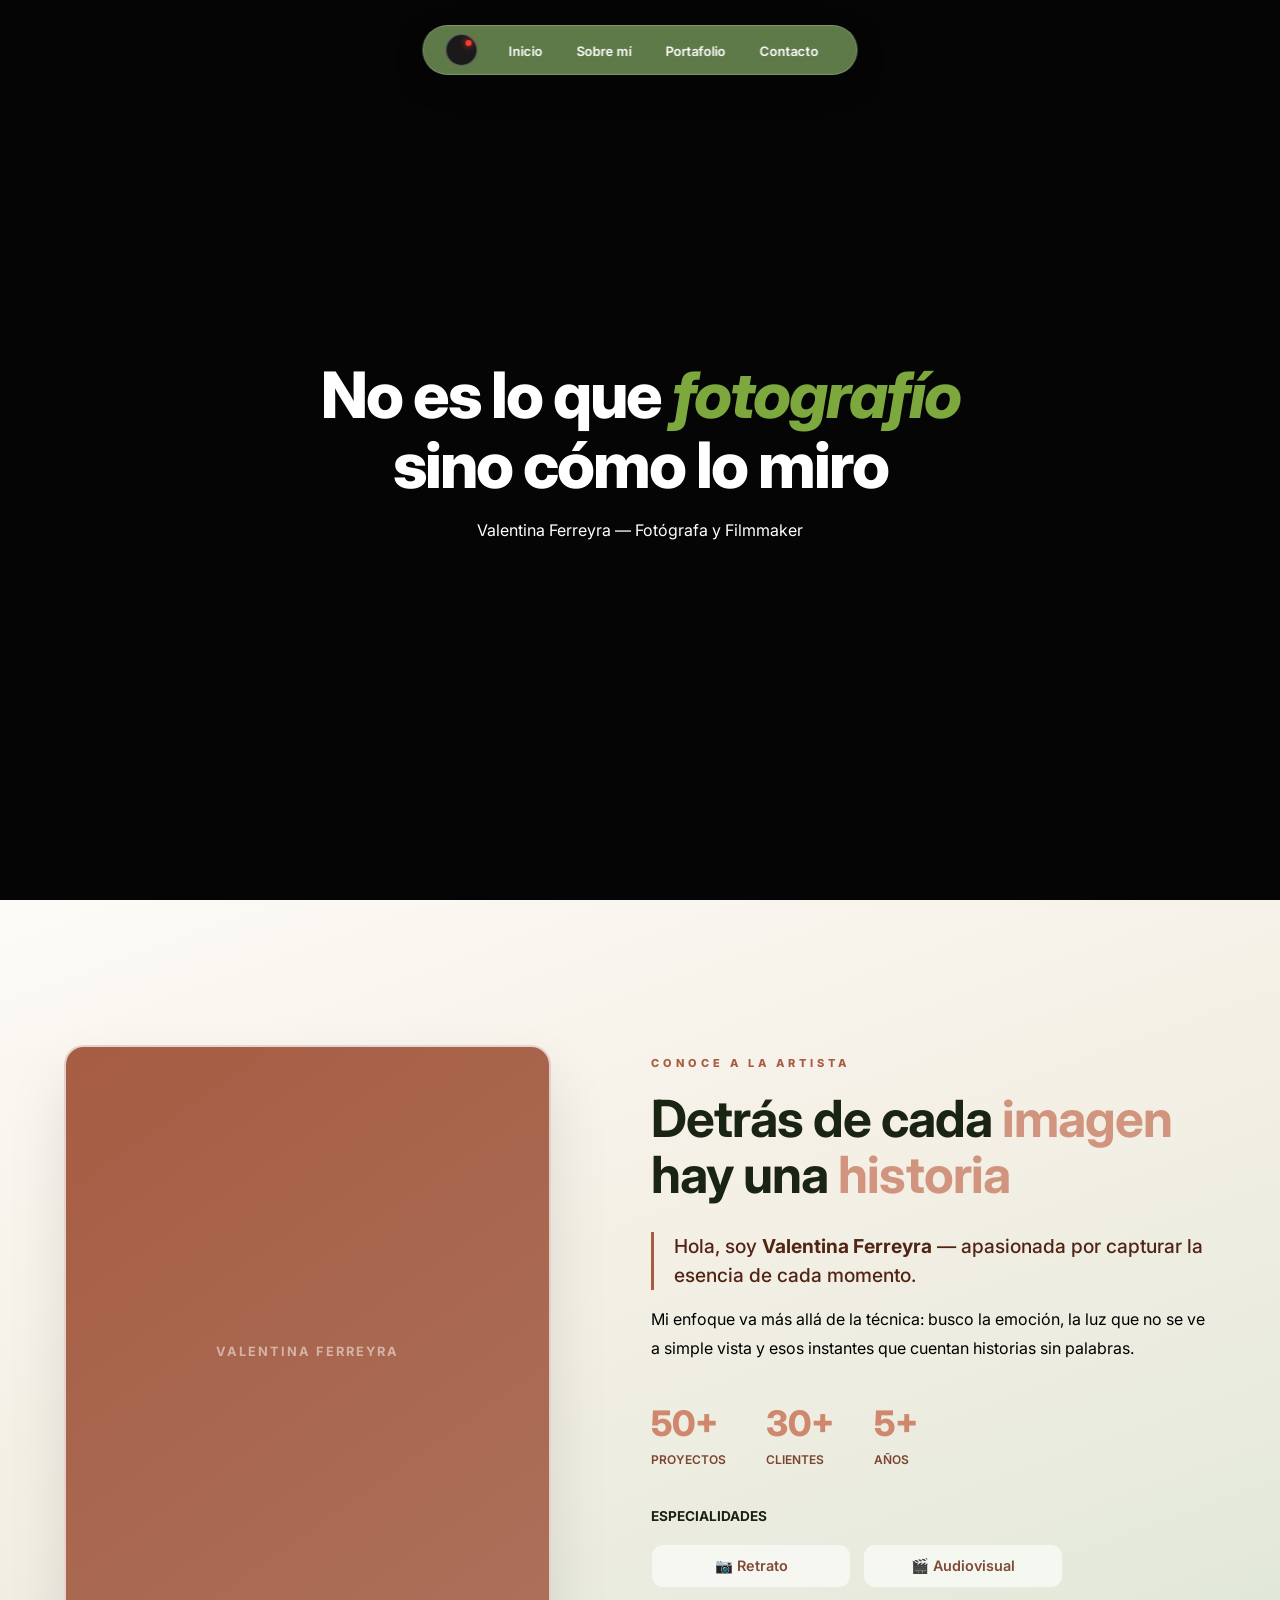
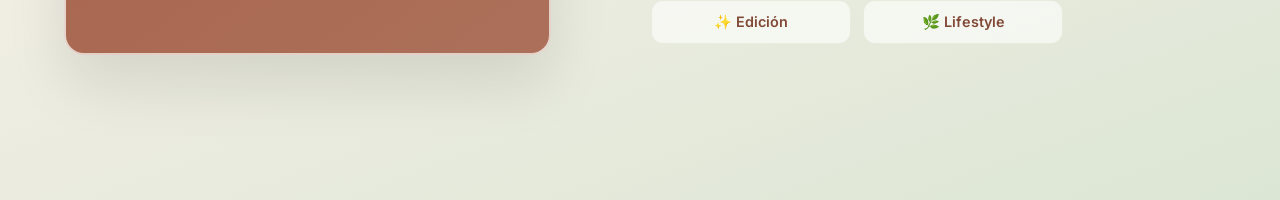
==== index.html @ 89e4235e "Diseño de la seccion sobre mi y cambios de diseño" ====
<!DOCTYPE html>
<html lang="es">
<head>
    <meta charset="UTF-8">
    <meta name="viewport" content="width=device-width, initial-scale=1.0">
    <title>Valentina Ferreyra | Portfolio</title>
    <link rel="stylesheet" href="css/styles.css">
    <link href="https://fonts.googleapis.com/css2?family=Inter:wght@400;500;600;700;800&display=swap" rel="stylesheet">
</head>
<body>

    <header class="header">
        <nav class="nav-bar">
            <div class="camera-side">
                <div class="lens">
                    <div class="red-dot"></div>
                </div>
            </div>
            <ul class="nav-links">
                <li><a href="#" class="nav-link">Inicio</a></li>
                <li><a href="#sobre-mi" class="nav-link">Sobre mí</a></li>
                <li><a href="#portfolio" class="nav-link">Portafolio</a></li>
                <li><a href="#contacto" class="nav-link btn-contacto">Contacto</a></li>
            </ul>
        </nav>
    </header>

    <section class="hero-section">
        <div class="video-background">
            <video autoplay muted loop playsinline id="bg-video">
                <source src="WhatsApp Video 2026-04-13 at 17.29.42.mp4" type="video/mp4">
            </video>
            <div class="overlay"></div>
        </div>
        <div class="hero-content">
            <h1>No es lo que <span class="hero-highlight">fotografío</span><br>sino cómo lo miro</h1>
            <p>Valentina Ferreyra — Fotógrafa y Filmmaker</p>
        </div>
    </section>

    <section id="sobre-mi" class="sobre-mi">
        <div class="sobre-mi-container">
            
            <div class="sobre-mi-imagen">
                <div class="imagen-wrapper">
                    <div class="imagen-placeholder">
                        <span>Valentina Ferreyra</span>
                    </div>
                </div>
            </div>

            <div class="sobre-mi-contenido">
                <span class="section-tag">Conoce a la artista</span>
                <h2>Detrás de cada <span class="highlight">imagen</span> hay una <span class="highlight">historia</span></h2>
                
                <div class="descripcion">
                    <p class="intro">Hola, soy <strong>Valentina Ferreyra</strong> — apasionada por capturar la esencia de cada momento.</p>
                    <p>Mi enfoque va más allá de la técnica: busco la emoción, la luz que no se ve a simple vista y esos instantes que cuentan historias sin palabras.</p>
                </div>

                <div class="stats">
                    <div class="stat">
                        <span class="stat-numero">50+</span>
                        <span class="stat-label">Proyectos</span>
                    </div>
                    <div class="stat">
                        <span class="stat-numero">30+</span>
                        <span class="stat-label">Clientes</span>
                    </div>
                    <div class="stat">
                        <span class="stat-numero">5+</span>
                        <span class="stat-label">Años</span>
                    </div>
                </div>

                <div class="especialidades">
                    <h3>Especialidades</h3>
                    <div class="especialidades-grid">
                        <span class="especialidad">📷 Retrato</span>
                        <span class="especialidad">🎬 Audiovisual</span>
                        <span class="especialidad">✨ Edición</span>
                        <span class="especialidad">🌿 Lifestyle</span>
                    </div>
                </div>
            </div>

        </div>
    </section>
</body>
</html>
---- css/styles.css ----
/* RESET Y BASE */
* {
    margin: 0;
    padding: 0;
    box-sizing: border-box;
}

html {
    scroll-behavior: smooth !important;
    scroll-padding-top: 100px;
}

body {
    font-family: 'Inter', sans-serif;
    background: #0a0a0a;
    overflow-x: hidden;
}

/* ========================
   NAVBAR FIXED (VERDE PROFESIONAL)
   ======================== */
.header {
    position: fixed;
    top: 25px;
    left: 50%;
    transform: translateX(-50%);
    z-index: 1000;
    width: auto;
    pointer-events: none;
}

.nav-bar {
    display: flex;
    align-items: center;
    gap: 15px;
    padding: 8px 22px;
    /* Verde Sabio Profundo y elegante */
    background: rgba(153, 201, 119, 0.6);
    backdrop-filter: blur(15px);
    -webkit-backdrop-filter: blur(15px);
    border-radius: 100px;
    border: 1px solid rgba(255, 255, 255, 0.2);
    box-shadow: 0 10px 30px rgba(0, 0, 0, 0.2);
    pointer-events: all;
}

.lens {
    width: 32px;
    height: 32px;
    background: #1a1a1a;
    border-radius: 50%;
    position: relative;
    border: 1.5px solid rgba(255, 255, 255, 0.3);
}

.red-dot {
    width: 6px;
    height: 6px;
    background: #ff3b30;
    border-radius: 50%;
    position: absolute;
    top: 5px;
    right: 5px;
    box-shadow: 0 0 6px #ff3b30;
    animation: blink 1.8s infinite;
}

@keyframes blink {
    0%, 100% { opacity: 1; }
    50% { opacity: 0.35; }
}

.nav-links {
    display: flex;
    list-style: none;
    gap: 2px;
}

.nav-link {
    text-decoration: none;
    color: #ffffff;
    font-size: 13px;
    font-weight: 600;
    padding: 8px 16px;
    border-radius: 50px;
    transition: all 0.3s ease;
}

.nav-link:hover {
    background: rgba(255, 255, 255, 0.15);
    transform: translateY(-1px);
}

/* ========================
   HERO
   ======================== */
.hero-section {
    height: 100vh;
    position: relative;
    overflow: hidden;
    display: flex;
    align-items: center;
    justify-content: center;
    color: white;
    text-align: center;
}

.video-background {
    position: absolute;
    inset: 0;
    z-index: 0;
}

.video-background video {
    width: 100%;
    height: 100%;
    object-fit: cover;
}

.overlay {
    position: absolute;
    inset: 0;
    background: rgba(0,0,0,0.5);
}

.hero-content {
    position: relative;
    z-index: 1;
}

.hero-content h1 {
    font-size: clamp(2.5rem, 6vw, 4rem);
    line-height: 1.1;
    margin-bottom: 20px;
    letter-spacing: -2px;
    font-weight: 800;
}

.hero-content .hero-highlight {
    color: #7DA83E; 
    font-style: italic;/* Verde clarito para el texto del Hero */
}

/* ========================
   SOBRE MÍ (AJUSTE DE COLUMNAS)
   ======================== */
.sobre-mi {
    padding: 80px 5%;
    background: linear-gradient(160deg, #fdfbf7 0%, #f5f0e6 40%, #dce6d5 100%);
    min-height: 100vh;
    display: flex;
    align-items: center;
    justify-content: center;
}

.sobre-mi-container {
    width: 100%;
    max-width: 1300px; /* Aumentamos un poco para dar más aire */
    margin: 0; 
    display: grid;
    /* Ajustamos el ratio: 1fr para la imagen (más espacio) y 1.2fr para el texto */
    grid-template-columns: 1fr 1.2fr; 
    gap: 80px;
    align-items: center;
}

.sobre-mi-imagen {
    width: 100%;
    display: flex;
    justify-content: flex-start; 
}

.imagen-wrapper {
    width: 100%;
    /* REQUISITO: Imagen más grande */
    max-width: 520px; 
    aspect-ratio: 4 / 5;
    background: linear-gradient(145deg, #A65D43, #ac705a);
    border-radius: 20px;
    box-shadow: 0 30px 60px rgba(0,0,0,0.1);
    display: flex;
    align-items: center;
    justify-content: center;
    border: 2px solid rgba(255,255,255,0.7);
}

.imagen-placeholder span {
    color: rgba(255,255,255,0.5);
    font-size: 0.8rem;
    font-weight: 700;
    text-transform: uppercase;
    letter-spacing: 2px;
}

/* CONTENIDO TEXTO */
.sobre-mi-contenido {
    color: #A65D43;
    padding-left: 20px;
    /* REQUISITO: Que el texto no ocupe tanto ancho */
    max-width: 600px; 
}

.section-tag {
    font-size: 11px;
    text-transform: uppercase;
    letter-spacing: 4px;
    color: #A65D43;
    font-weight: 800;
    margin-bottom: 20px;
    display: block;
}

.sobre-mi-contenido h2 {
    font-size: clamp(2.2rem, 4vw, 3.2rem);
    line-height: 1.1;
    color: #1a2412;
    margin-bottom: 30px;
    letter-spacing: -1px;
}

.sobre-mi-contenido h2 .highlight {
    color: #d1947e;
}

.descripcion .intro {
    font-size: 1.2rem;
    font-weight: 500;
    color: #512414;
    margin-bottom: 15px;
    line-height: 1.5;
    border-left: 3px solid #A65D43;
    padding-left: 20px;
}

.descripcion p {
    font-size: 1rem;
    color: black;
    line-height: 1.8;
}

.stats {
    display: flex;
    gap: 40px;
    margin: 40px 0;
}

.stat-numero {
    display: block;
    font-size: 2.2rem;
    font-weight: 800;
    color: #cf886e;
    margin-bottom: 4px;
}

.stat-label {
    font-size: 0.75rem;
    text-transform: uppercase;
    color: #7c442f;
    font-weight: 600;
}

/* ESPECIALIDADES (GRID 2x2 PROFESIONAL) */
.especialidades h3 {
    font-size: 0.85rem;
    text-transform: uppercase;
    color: #1a2412;
    margin-bottom: 20px;
    font-weight: 700;
}

.especialidades-grid {
    display: grid;
    grid-template-columns: repeat(2, 200px); 
    gap: 12px;
}

.especialidad {
    background: rgba(255, 255, 255, 0.6);
    padding: 12px 18px;
    border-radius: 12px; /* Un poco más cuadrado/moderno */
    font-size: 0.9rem;
    color: #814a37;
    font-weight: 600;
    border: 1px solid rgba(107, 140, 66, 0.1);
    transition: 0.3s;
    display: flex;
    align-items: center;
    justify-content: center;
}

.especialidad:hover {
    background: #d27655;
    color: white;
}

/* RESPONSIVE */
@media (max-width: 900px) {
    .sobre-mi-container {
        grid-template-columns: 1fr;
        text-align: center;
    }
    .sobre-mi-imagen { justify-content: center; }
    .descripcion .intro { border-left: none; padding-left: 0; }
    .stats { justify-content: center; }
    .especialidades-grid { 
        margin: 0 auto;
    }
}
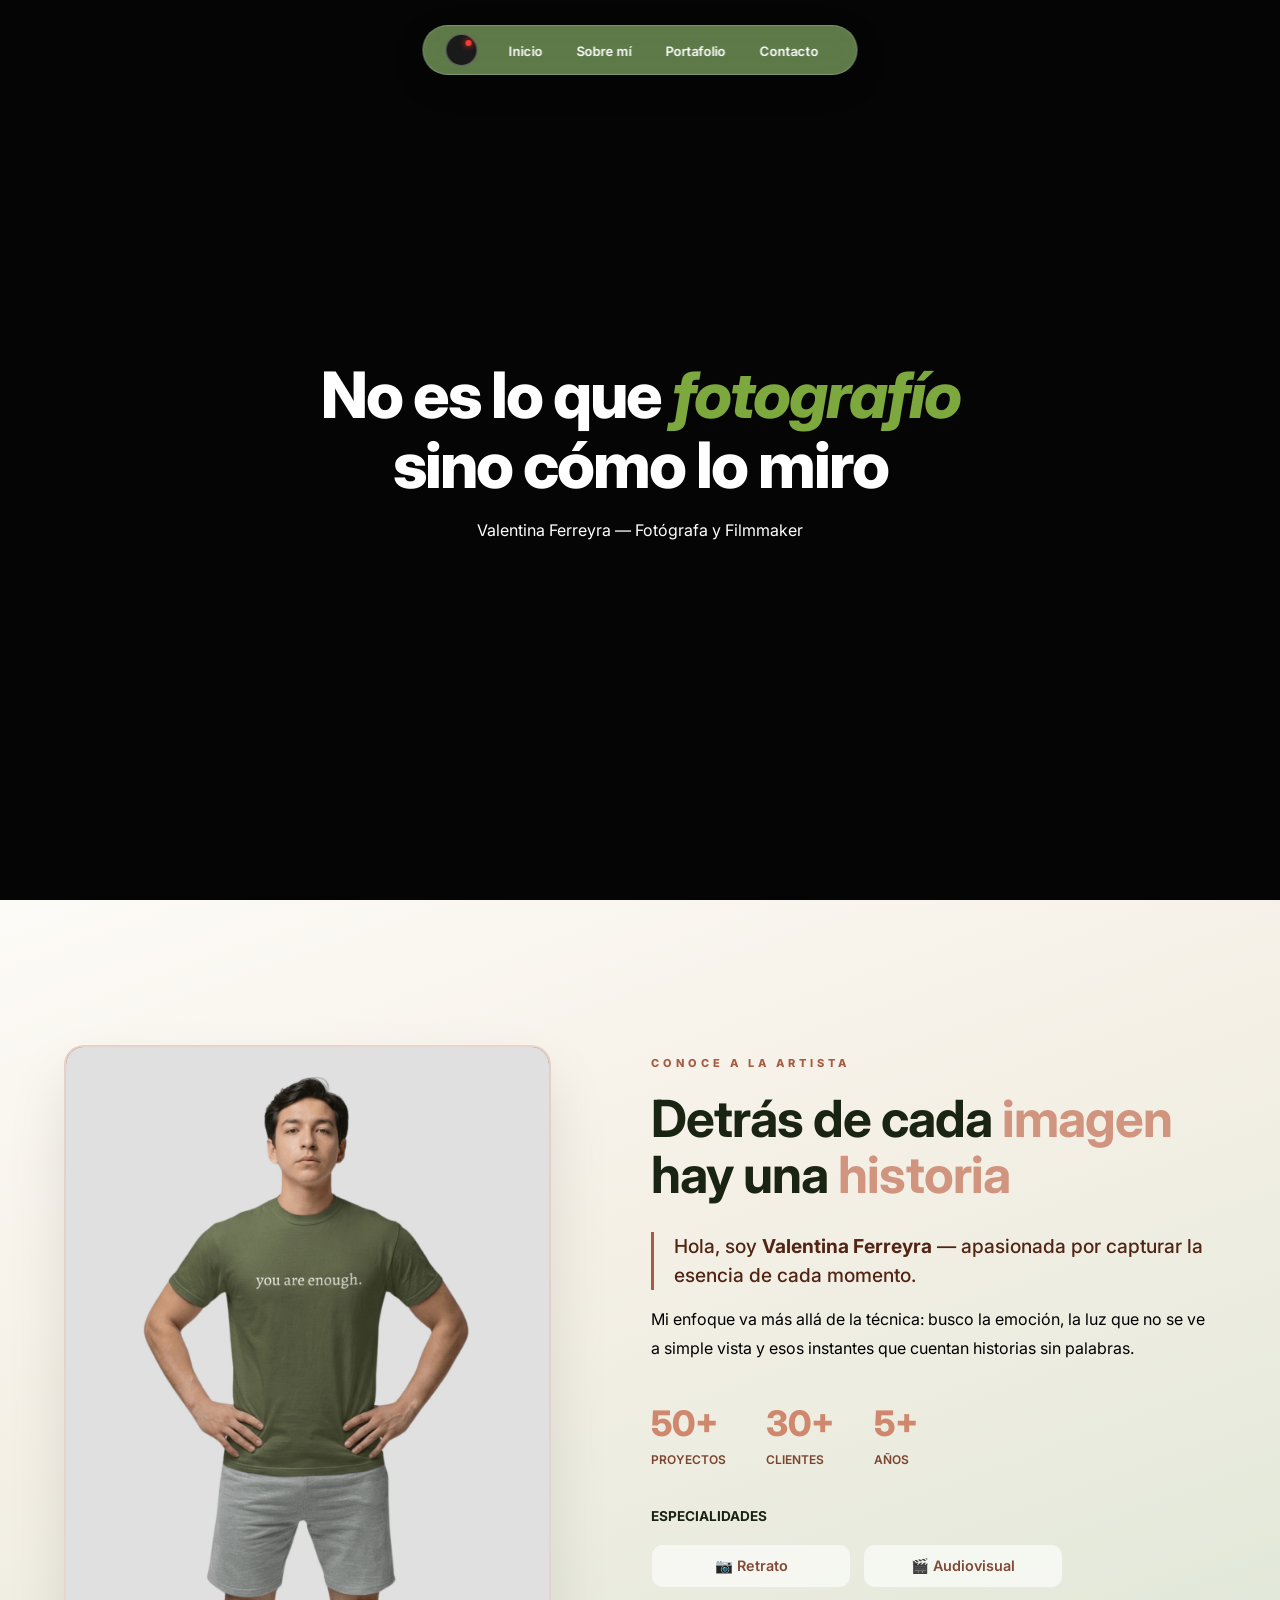
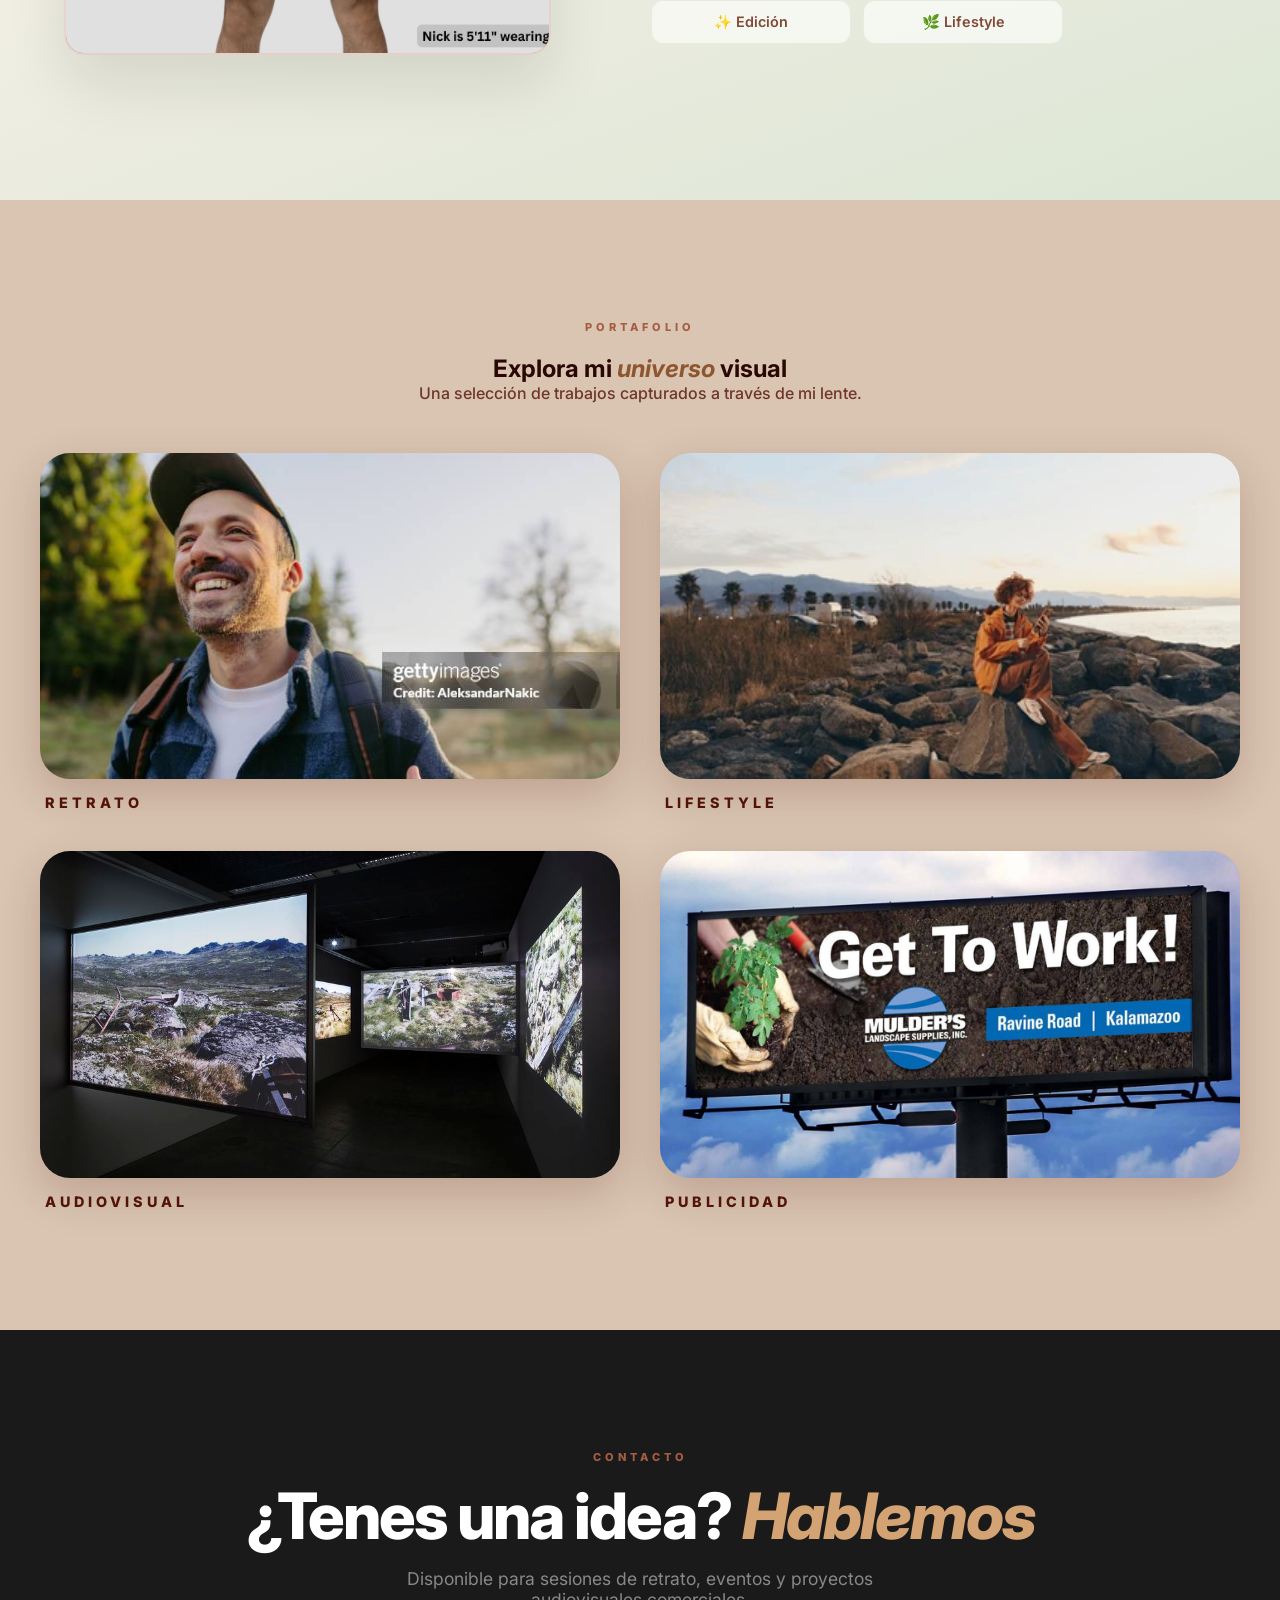
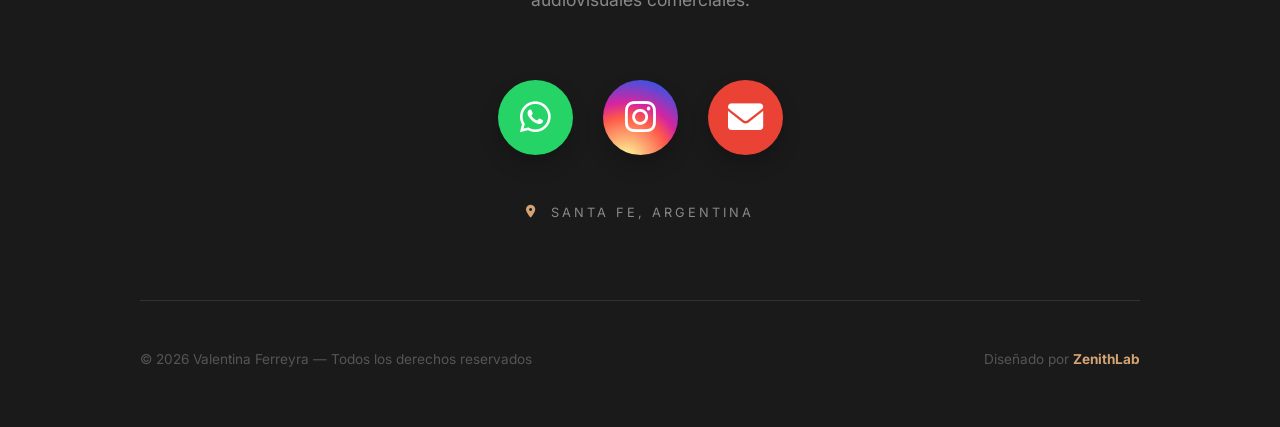
==== commit 74b3bdbd: "Cambios en el HTML,CSS e incorporacion de la carpeta sources y animatiosn.js" ====
--- a/index.html
+++ b/index.html
@@ -6,6 +6,7 @@
     <title>Valentina Ferreyra | Portfolio</title>
     <link rel="stylesheet" href="css/styles.css">
     <link href="https://fonts.googleapis.com/css2?family=Inter:wght@400;500;600;700;800&display=swap" rel="stylesheet">
+    <link rel="stylesheet" href="https://cdnjs.cloudflare.com/ajax/libs/font-awesome/6.0.0/css/all.min.css">
 </head>
 <body>
 
@@ -28,7 +29,7 @@
     <section class="hero-section">
         <div class="video-background">
             <video autoplay muted loop playsinline id="bg-video">
-                <source src="WhatsApp Video 2026-04-13 at 17.29.42.mp4" type="video/mp4">
+                <source src="sources/WhatsApp Video 2026-04-13 at 17.29.42.mp4" type="video/mp4">
             </video>
             <div class="overlay"></div>
         </div>
@@ -43,9 +44,7 @@
             
             <div class="sobre-mi-imagen">
                 <div class="imagen-wrapper">
-                    <div class="imagen-placeholder">
-                        <span>Valentina Ferreyra</span>
-                    </div>
+                    <img src="sources/flat,750x,075,f-pad,750x1000,f8f8f8.jpg" alt="Valentina Ferreyra" class="foto-perfil">
                 </div>
             </div>
 
@@ -86,5 +85,96 @@
 
         </div>
     </section>
+    <section id="portfolio" class="portfolio">
+        <div class="portfolio-container">
+            <div class="portfolio-header">
+                <span class="section-tag">Portafolio</span>
+                <h2>Explora mi <span class="highlight">universo</span> visual</h2>
+                <p>Una selección de trabajos capturados a través de mi lente.</p>
+            </div>
+    
+            <div class="portfolio-grid">
+                <div class="postal">
+                    <div class="postal-image">
+                        <img src="sources/gettyimages-2194197262-612x612.jpg" alt="Retrato">
+                        <div class="postal-overlay">
+                            <a href="galeria-retrato.html" class="btn-postal">Ver Galería</a>
+                        </div>
+                    </div>
+                    <div class="postal-info">
+                        <p>Retrato</p>
+                    </div>
+                </div>
+    
+                <div class="postal">
+                    <div class="postal-image">
+                        <img src="sources/woman-rainbow-sweater-smiles-while-260nw-2760338949.webp" alt="Lifestyle">
+                        <div class="postal-overlay">
+                            <a href="galeria-lifestyle.html" class="btn-postal">Ver Galería</a>
+                        </div>
+                    </div>
+                    <div class="postal-info">
+                        <p>Lifestyle</p>
+                    </div>
+                </div>
+    
+                <div class="postal">
+                    <div class="postal-image">
+                        <img src="sources/92f1f79ffbbca5d70f46037ed2b226bb.jpg" alt="Audiovisual">
+                        <div class="postal-overlay">
+                            <a href="galeria-audiovisual.html" class="btn-postal">Ver Galería</a>
+                        </div>
+                    </div>
+                    <div class="postal-info">
+                        <p>Audiovisual</p>
+                    </div>
+                </div>
+    
+                <div class="postal">
+                    <div class="postal-image">
+                        <img src="sources/mulders-landscape-suplies-outdoor-ads.jpg" alt="Publicidad">
+                        <div class="postal-overlay">
+                            <a href="galeria-publicidad.html" class="btn-postal">Ver Galería</a>
+                        </div>
+                    </div>
+                    <div class="postal-info">
+                        <p>Publicidad</p>
+                    </div>
+                </div>
+            </div>
+        </div>
+    </section>
+    <section class="contact" id="contacto">
+        <div class="contact-container">
+            <div class="contact-header">
+                <span class="section-tag">Contacto</span>
+                <h2>¿Tenes una idea? <span class="highlight">Hablemos</span></h2>
+                <p>Disponible para sesiones de retrato, eventos y proyectos audiovisuales comerciales.</p>
+            </div>
+    
+            <div class="contact-buttons">
+                <a href="https://wa.me/tunumero" target="_blank" class="contact-button-circle whatsapp">
+                    <i class="fa-brands fa-whatsapp"></i>
+                </a>
+                <a href="https://instagram.com/tuusuario" target="_blank" class="contact-button-circle instagram">
+                    <i class="fa-brands fa-instagram"></i>
+                </a>
+                <a href="mailto:hola@valentina.com" class="contact-button-circle email">
+                    <i class="fa-solid fa-envelope"></i>
+                </a>
+            </div>
+    
+            <div class="contact-location">
+                <i class="fa-solid fa-location-dot"></i>
+                <p>Santa Fe, Argentina</p>
+            </div>
+    
+            <footer class="footer">
+                <p>© 2026 Valentina Ferreyra — Todos los derechos reservados</p>
+                <p class="agency-credit">Diseñado por <strong>ZenithLab</strong></p>
+            </footer>
+        </div>
+    </section>
+    <script src="js/animations.js"></script>
 </body>
 </html>
--- a/css/styles.css
+++ b/css/styles.css
@@ -42,6 +42,32 @@
     border: 1px solid rgba(255, 255, 255, 0.2);
     box-shadow: 0 10px 30px rgba(0, 0, 0, 0.2);
     pointer-events: all;
+    transition: background 0.4s ease, border-color 0.4s ease, box-shadow 0.4s ease;
+}
+
+.nav-bar.hero-active {
+    background: rgba(153, 201, 119, 0.6);
+    border-color: rgba(255, 255, 255, 0.2);
+}
+
+/* Color para Sobre Mí (Terracota Profundo para que resalte sobre el crema) */
+.nav-bar.sobre-mi-active {
+    background: rgba(210, 140, 115, 0.6); 
+    border-color: rgba(255, 255, 255, 0.3);
+    box-shadow: 0 10px 30px rgba(166, 93, 67, 0.15);
+}
+
+/* Color para Contacto (Gris Zinc Profundo) */
+.nav-bar.contacto-active {
+    background: rgba(82, 82, 90, 0.6); /* Gris Zinc aclarado */
+    border-color: rgba(255, 255, 255, 0.2);
+    box-shadow: 0 10px 30px rgba(0, 0, 0, 0.3);
+}
+
+.nav-bar.portfolio-active {
+    background: rgba(210, 180, 140, 0.6); /* Marrón canela muy suave */
+    border-color: rgba(142, 86, 46, 0.4);
+    box-shadow: 0 10px 30px rgba(62, 39, 35, 0.2);
 }
 
 .lens {
@@ -172,26 +198,29 @@
 
 .imagen-wrapper {
     width: 100%;
-    /* REQUISITO: Imagen más grande */
     max-width: 520px; 
-    aspect-ratio: 4 / 5;
-    background: linear-gradient(145deg, #A65D43, #ac705a);
+    aspect-ratio: 4 / 5; /* Esto mantiene la forma de la caja */
+    background: linear-gradient(145deg, #A65D43, #ac705a); /* El fondo que querías */
     border-radius: 20px;
     box-shadow: 0 30px 60px rgba(0,0,0,0.1);
-    display: flex;
-    align-items: center;
-    justify-content: center;
     border: 2px solid rgba(255,255,255,0.7);
-}
-
-.imagen-placeholder span {
-    color: rgba(255,255,255,0.5);
-    font-size: 0.8rem;
-    font-weight: 700;
-    text-transform: uppercase;
-    letter-spacing: 2px;
-}
-
+    position: relative;
+    overflow: hidden; /* CRUCIAL: Esto recorta la foto con la forma de la caja */
+}
+
+.foto-perfil {
+    width: 100%;
+    height: 100%;
+    object-fit: cover; /* Hace que la imagen llene la caja sin deformarse */
+    object-position: center;
+    display: block;
+    transition: transform 0.6s cubic-bezier(0.165, 0.84, 0.44, 1);
+}
+
+/* Efecto Hover estilo ZenithLab */
+.imagen-wrapper:hover .foto-perfil {
+    transform: scale(1.05); /* Zoom sutil al pasar el mouse */
+}
 /* CONTENIDO TEXTO */
 .sobre-mi-contenido {
     color: #A65D43;
@@ -305,4 +334,222 @@
     .especialidades-grid { 
         margin: 0 auto;
     }
+}
+
+/* ========================
+   SECCIÓN CONTACTO (GRIS ZINC & BRAND COLORS)
+   ======================== */
+   .contact {
+    padding: 120px 24px 60px;
+    background: #1a1a1a; /* GRIS ZINC PROFUNDO */
+    color: #ffffff;
+    text-align: center;
+}
+
+.contact-container {
+    max-width: 1000px;
+    margin: 0 auto;
+}
+
+.contact-header {
+    margin-bottom: 70px;
+}
+
+.contact-header h2 {
+    font-size: clamp(2.5rem, 5vw, 4rem);
+    line-height: 1;
+    color: #ffffff;
+    letter-spacing: -2px;
+    font-weight: 800;
+}
+
+/* El Amarillo/Dorado de tu imagen para el texto */
+.contact-header .highlight {
+    color: #d4a373; 
+    font-style: italic;
+}
+
+.contact-header p {
+    font-size: 1.1rem;
+    color: #888888;
+    max-width: 500px;
+    margin: 20px auto 0;
+}
+
+/* BOTONES CIRCULARES */
+.contact-buttons {
+    display: flex;
+    justify-content: center;
+    gap: 30px;
+    margin-bottom: 50px;
+}
+
+.contact-button-circle {
+    width: 75px;
+    height: 75px;
+    border-radius: 50%;
+    display: flex;
+    align-items: center;
+    justify-content: center;
+    text-decoration: none;
+    font-size: 2.2rem;
+    color: white; /* Iconos siempre blancos */
+    transition: all 0.3s cubic-bezier(0.175, 0.885, 0.32, 1.275);
+    box-shadow: 0 10px 20px rgba(0,0,0,0.2);
+}
+
+/* COLORES DE MARCA ESPECÍFICOS */
+.contact-button-circle.whatsapp {
+    background: #25D366; /* Verde Oficial WhatsApp */
+}
+
+.contact-button-circle.instagram {
+    /* Degradado Oficial Instagram */
+    background: radial-gradient(circle at 30% 107%, #fdf497 0%, #fdf497 5%, #fd5949 45%, #d6249f 60%, #285AEB 90%);
+}
+
+.contact-button-circle.email {
+    background: #EA4335; /* Rojo Oficial Gmail/Google */
+}
+
+.contact-button-circle:hover {
+    transform: scale(1.15) translateY(-5px);
+    box-shadow: 0 15px 30px rgba(0,0,0,0.3);
+    filter: brightness(1.1); /* Brilla un poco al pasar el mouse */
+}
+
+/* UBICACIÓN */
+.contact-location {
+    display: flex;
+    align-items: center;
+    justify-content: center;
+    gap: 12px;
+    color: #888888;
+    font-size: 0.8rem;
+    text-transform: uppercase;
+    letter-spacing: 3px;
+    margin-bottom: 80px;
+}
+
+.contact-location i {
+    color: #d4a373; /* Icono de mapa en el amarillo de tu imagen */
+}
+
+/* FOOTER */
+.footer {
+    border-top: 1px solid rgba(255, 255, 255, 0.1);
+    padding-top: 50px;
+    font-size: 0.85rem;
+    color: #555555;
+    display: flex;
+    justify-content: space-between;
+    align-items: center;
+    flex-wrap: wrap;
+    gap: 20px;
+}
+
+.agency-credit strong {
+    color: #d4a373;
+}
+
+/* RESPONSIVE */
+@media (max-width: 768px) {
+    .contact-button-circle { width: 65px; height: 65px; font-size: 1.8rem; }
+    .footer { flex-direction: column; text-align: center; }
+}
+
+/* ========================
+   SECCIÓN PORTAFOLIO (LANDSCAPE & TAN BROWN)
+   ======================== */
+   .portfolio {
+    padding: 120px 24px;
+    background: #D9C5B2; /* MARRÓN ARENA/TAN (Es marrón, pero claro) */
+    color: #2B0703;
+}
+
+.portfolio-container {
+    max-width: 1200px;
+    margin: 0 auto;
+    text-align: center;
+}
+
+.portfolio-header .highlight {
+    color: #8E562E; /* Bronce/Ámbar de tu paleta */
+    font-style: italic;
+}
+
+.portfolio-header p {
+    color: #541408;
+    opacity: 0.8;
+    font-weight: 500;
+}
+
+/* GRID 2x2 LANDSCAPE */
+.portfolio-grid {
+    display: grid;
+    grid-template-columns: repeat(2, 1fr);
+    gap: 40px;
+    margin-top: 50px;
+}
+
+.postal-image {
+    position: relative;
+    width: 100%;
+    aspect-ratio: 16 / 9; /* FORMATO HORIZONTAL */
+    overflow: hidden;
+    border-radius: 30px; 
+    box-shadow: 0 15px 45px rgba(84, 20, 8, 0.2);
+    background: #C6AC8F; /* Marrón base para el placeholder */
+}
+
+.postal-image img {
+    width: 100%;
+    height: 100%;
+    object-fit: cover;
+    transition: transform 0.8s ease;
+}
+
+/* OVERLAY Y BOTÓN */
+.postal-overlay {
+    position: absolute;
+    inset: 0;
+    background: rgba(84, 20, 8, 0.3); /* Overlay marrón translúcido */
+    display: flex;
+    align-items: center;
+    justify-content: center;
+    opacity: 0;
+    transition: all 0.4s ease;
+}
+
+.postal:hover .postal-overlay {
+    opacity: 1;
+}
+
+.btn-postal {
+    padding: 14px 35px;
+    background: #541408; /* El marrón caoba oscuro para el botón */
+    color: #ffffff;
+    text-decoration: none;
+    font-weight: 700;
+    font-size: 0.85rem;
+    text-transform: uppercase;
+    letter-spacing: 2px;
+    border-radius: 50px;
+    transition: 0.3s;
+}
+
+.btn-postal:hover {
+    background: #2B0703;
+    transform: scale(1.05);
+}
+
+.postal-info p {
+    margin-top: 15px;
+    font-size: 0.9rem;
+    font-weight: 800;
+    color: #541408; /* Marrón fuerte para el texto */
+    text-transform: uppercase;
+    letter-spacing: 4px;
+    text-align: left;
+    padding-left: 5px;
 }
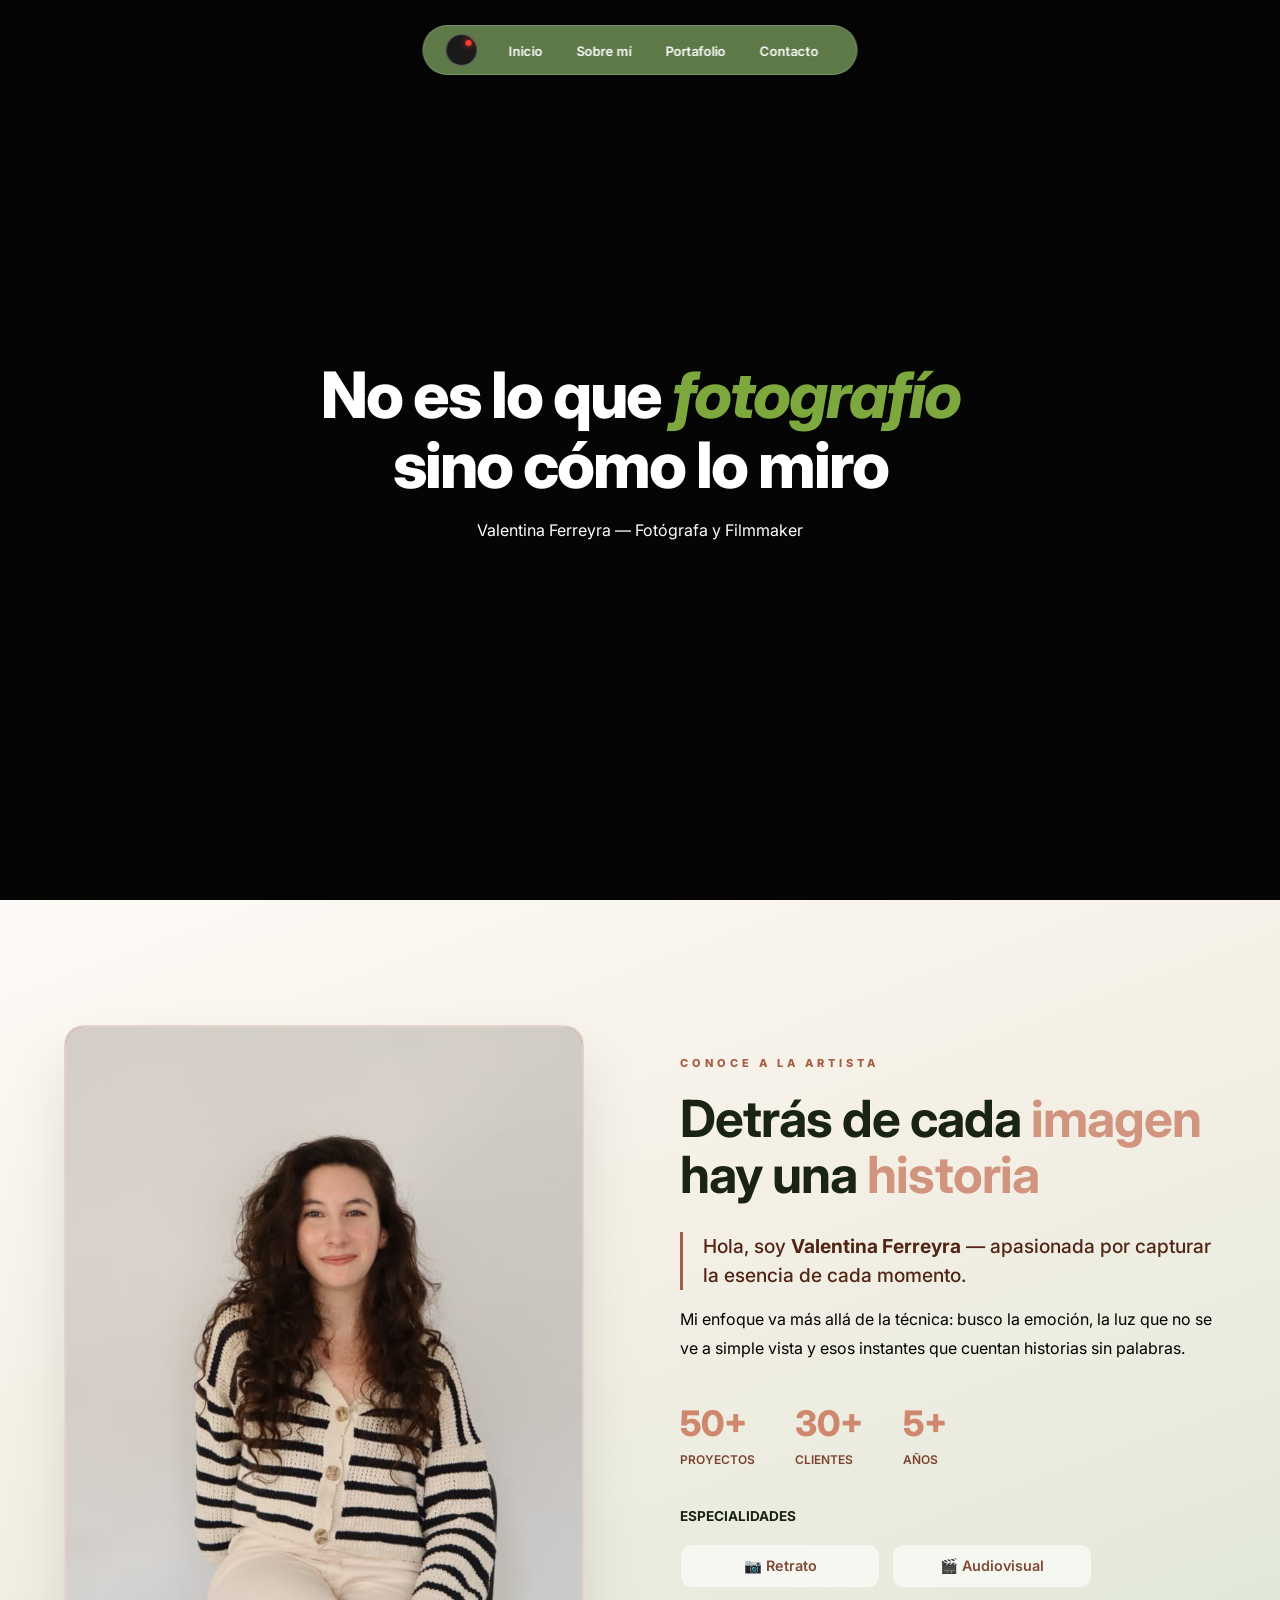
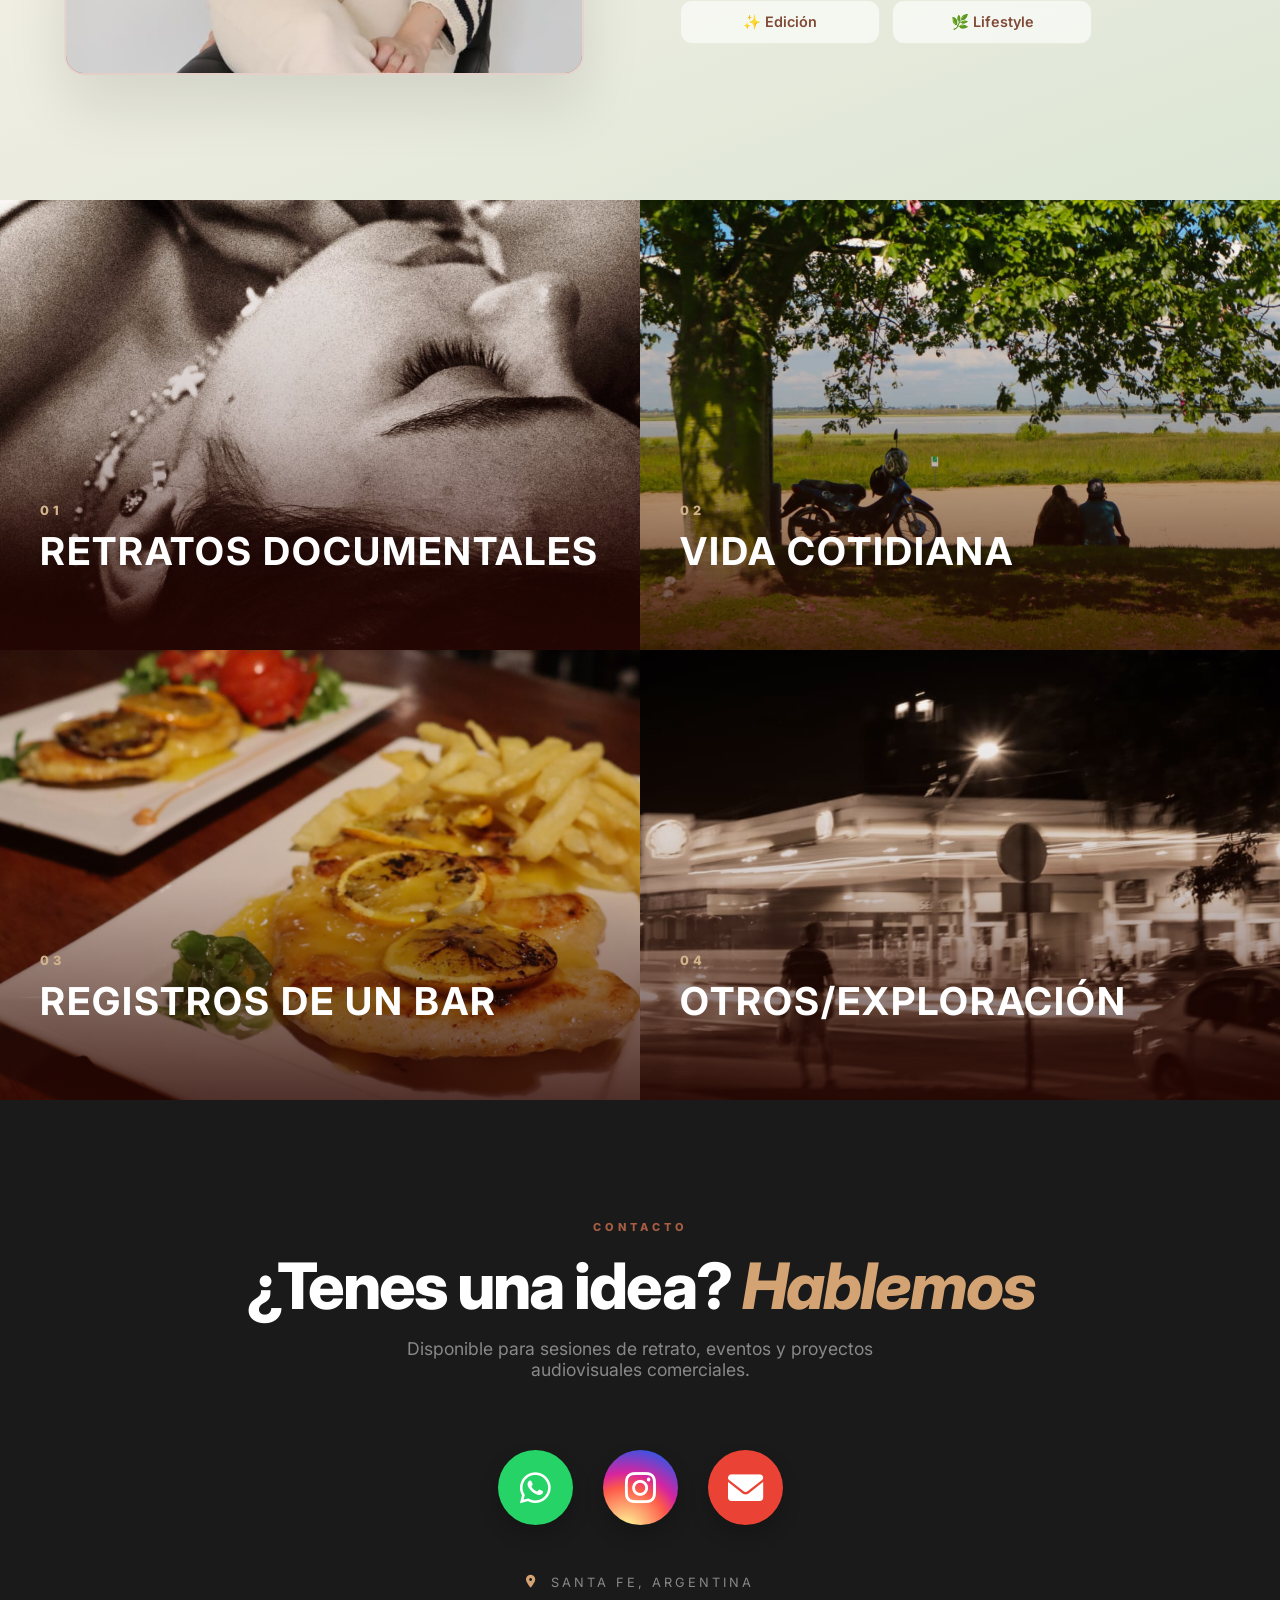
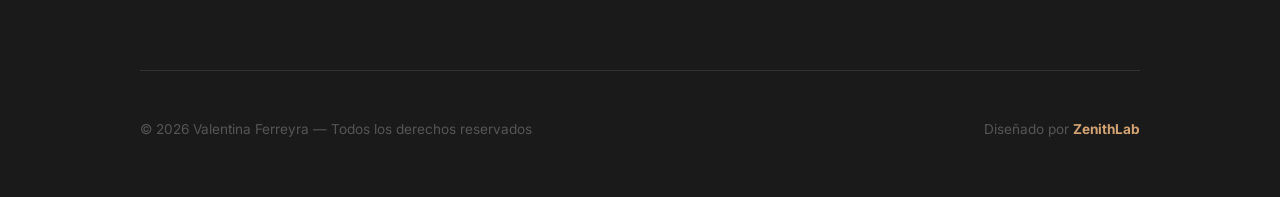
==== commit 4629818d: "Implentacion de imagenes y modificacion de la seccion portafolio" ====
--- a/index.html
+++ b/index.html
@@ -29,7 +29,7 @@
     <section class="hero-section">
         <div class="video-background">
             <video autoplay muted loop playsinline id="bg-video">
-                <source src="sources/WhatsApp Video 2026-04-13 at 17.29.42.mp4" type="video/mp4">
+                <source src="sources/hero/main_video.mp4" type="video/mp4">
             </video>
             <div class="overlay"></div>
         </div>
@@ -44,7 +44,7 @@
             
             <div class="sobre-mi-imagen">
                 <div class="imagen-wrapper">
-                    <img src="sources/flat,750x,075,f-pad,750x1000,f8f8f8.jpg" alt="Valentina Ferreyra" class="foto-perfil">
+                    <img src="sources/sobre-mi/perfil_image.jpeg" alt="Valentina Ferreyra" class="foto-perfil">
                 </div>
             </div>
 
@@ -84,61 +84,49 @@
             </div>
 
         </div>
-    </section>
-    <section id="portfolio" class="portfolio">
-        <div class="portfolio-container">
-            <div class="portfolio-header">
-                <span class="section-tag">Portafolio</span>
-                <h2>Explora mi <span class="highlight">universo</span> visual</h2>
-                <p>Una selección de trabajos capturados a través de mi lente.</p>
+    </section>         
+    <section id="portfolio" class="portfolio-full">
+        <div class="portfolio-grid-full">
+            <div class="portfolio-item">
+                <img src="sources/galerias/retratos/retratos_documentales.jpeg" alt="Retrato">
+                <div class="item-overlay">
+                    <div class="item-text">
+                        <span class="category-tag">01</span>
+                        <h3>Retratos Documentales</h3>
+                        <a href="galeria-retratos.html" class="btn-explore">Explorar Galería</a>
+                    </div>
+                </div>
             </div>
     
-            <div class="portfolio-grid">
-                <div class="postal">
-                    <div class="postal-image">
-                        <img src="sources/gettyimages-2194197262-612x612.jpg" alt="Retrato">
-                        <div class="postal-overlay">
-                            <a href="galeria-retrato.html" class="btn-postal">Ver Galería</a>
-                        </div>
-                    </div>
-                    <div class="postal-info">
-                        <p>Retrato</p>
+            <div class="portfolio-item">
+                <img src="sources/galerias/vida-cotidiana/vida_cotidiana.jpeg" alt="Lifestyle">
+                <div class="item-overlay">
+                    <div class="item-text">
+                        <span class="category-tag">02</span>
+                        <h3>Vida Cotidiana</h3>
+                        <a href="galeria-vida.html" class="btn-explore">Explorar Galería</a>
                     </div>
                 </div>
+            </div>
     
-                <div class="postal">
-                    <div class="postal-image">
-                        <img src="sources/woman-rainbow-sweater-smiles-while-260nw-2760338949.webp" alt="Lifestyle">
-                        <div class="postal-overlay">
-                            <a href="galeria-lifestyle.html" class="btn-postal">Ver Galería</a>
-                        </div>
-                    </div>
-                    <div class="postal-info">
-                        <p>Lifestyle</p>
+            <div class="portfolio-item">
+                <img src="sources/galerias/bar/registros_bar.jpeg" alt="Audiovisual">
+                <div class="item-overlay">
+                    <div class="item-text">
+                        <span class="category-tag">03</span>
+                        <h3>Registros de un bar</h3>
+                        <a href="galeria-bar.html" class="btn-explore">Explorar Galería</a>
                     </div>
                 </div>
+            </div>
     
-                <div class="postal">
-                    <div class="postal-image">
-                        <img src="sources/92f1f79ffbbca5d70f46037ed2b226bb.jpg" alt="Audiovisual">
-                        <div class="postal-overlay">
-                            <a href="galeria-audiovisual.html" class="btn-postal">Ver Galería</a>
-                        </div>
-                    </div>
-                    <div class="postal-info">
-                        <p>Audiovisual</p>
-                    </div>
-                </div>
-    
-                <div class="postal">
-                    <div class="postal-image">
-                        <img src="sources/mulders-landscape-suplies-outdoor-ads.jpg" alt="Publicidad">
-                        <div class="postal-overlay">
-                            <a href="galeria-publicidad.html" class="btn-postal">Ver Galería</a>
-                        </div>
-                    </div>
-                    <div class="postal-info">
-                        <p>Publicidad</p>
+            <div class="portfolio-item">
+                <img src="sources/galerias/otros/exploracion.jpeg" alt="Publicidad">
+                <div class="item-overlay">
+                    <div class="item-text">
+                        <span class="category-tag">04</span>
+                        <h3>Otros/Exploración</h3>
+                        <a href="galeria-otros.html" class="btn-explore">Explorar Galería</a>
                     </div>
                 </div>
             </div>
--- a/css/styles.css
+++ b/css/styles.css
@@ -181,12 +181,12 @@
 
 .sobre-mi-container {
     width: 100%;
-    max-width: 1300px; /* Aumentamos un poco para dar más aire */
+    max-width: 1200px; /* Aumentamos un poco para dar más aire */
     margin: 0; 
     display: grid;
     /* Ajustamos el ratio: 1fr para la imagen (más espacio) y 1.2fr para el texto */
-    grid-template-columns: 1fr 1.2fr; 
-    gap: 80px;
+    grid-template-columns: 1fr 1fr; 
+    gap: 40px;
     align-items: center;
 }
 
@@ -339,7 +339,7 @@
 /* ========================
    SECCIÓN CONTACTO (GRIS ZINC & BRAND COLORS)
    ======================== */
-   .contact {
+.contact {
     padding: 120px 24px 60px;
     background: #1a1a1a; /* GRIS ZINC PROFUNDO */
     color: #ffffff;
@@ -459,97 +459,162 @@
 }
 
 /* ========================
-   SECCIÓN PORTAFOLIO (LANDSCAPE & TAN BROWN)
+   PORTAFOLIO FULLSCREEN (CUADRANTES)
    ======================== */
-   .portfolio {
-    padding: 120px 24px;
-    background: #D9C5B2; /* MARRÓN ARENA/TAN (Es marrón, pero claro) */
-    color: #2B0703;
-}
-
-.portfolio-container {
-    max-width: 1200px;
-    margin: 0 auto;
-    text-align: center;
-}
-
-.portfolio-header .highlight {
-    color: #8E562E; /* Bronce/Ámbar de tu paleta */
-    font-style: italic;
-}
-
-.portfolio-header p {
-    color: #541408;
-    opacity: 0.8;
-    font-weight: 500;
-}
-
-/* GRID 2x2 LANDSCAPE */
-.portfolio-grid {
+   .portfolio-full {
+    width: 100%;
+    min-height: 100vh; /* Ocupa al menos toda la altura de la pantalla */
+    background: #2B0703; /* Tu color base de ZenithLab */
+    overflow: hidden;
+}
+
+.portfolio-grid-full {
     display: grid;
-    grid-template-columns: repeat(2, 1fr);
-    gap: 40px;
-    margin-top: 50px;
-}
-
-.postal-image {
+    grid-template-columns: repeat(2, 1fr); /* 2 columnas */
+    grid-template-rows: repeat(2, 1fr);    /* 2 filas */
+    width: 100%;
+    height: 100vh; /* Altura total de la sección */
+}
+
+.portfolio-item {
     position: relative;
-    width: 100%;
-    aspect-ratio: 16 / 9; /* FORMATO HORIZONTAL */
     overflow: hidden;
-    border-radius: 30px; 
-    box-shadow: 0 15px 45px rgba(84, 20, 8, 0.2);
-    background: #C6AC8F; /* Marrón base para el placeholder */
-}
-
-.postal-image img {
+    cursor: pointer;
+}
+
+.portfolio-item img {
     width: 100%;
     height: 100%;
-    object-fit: cover;
-    transition: transform 0.8s ease;
-}
-
-/* OVERLAY Y BOTÓN */
-.postal-overlay {
+    object-fit: cover; /* Clave para que la imagen no se estire */
+    transition: transform 1.2s cubic-bezier(0.165, 0.84, 0.44, 1);
+}
+
+/* Efecto hover en la imagen */
+.portfolio-item:hover img {
+    transform: scale(1.1);
+}
+
+/* OVERLAY (Se ve siempre pero se intensifica al hover) */
+.item-overlay {
     position: absolute;
     inset: 0;
-    background: rgba(84, 20, 8, 0.3); /* Overlay marrón translúcido */
-    display: flex;
-    align-items: center;
-    justify-content: center;
+    background: linear-gradient(to top, rgba(43, 7, 3, 0.8) 0%, rgba(43, 7, 3, 0.2) 50%, transparent 100%);
+    display: flex;
+    align-items: flex-end; /* Texto abajo */
+    padding: 40px;
+    transition: background 0.4s ease;
+}
+
+.portfolio-item:hover .item-overlay {
+    background: rgba(43, 7, 3, 0.6); /* Se oscurece al hover */
+}
+
+/* TEXTO DENTRO DEL CUADRANTE */
+.item-text {
+    color: #ffffff;
+    transform: translateY(20px);
+    transition: transform 0.4s ease;
+}
+
+.portfolio-item:hover .item-text {
+    transform: translateY(0);
+}
+
+.category-tag {
+    font-size: 0.8rem;
+    font-weight: 800;
+    letter-spacing: 4px;
+    color: #D2B48C; /* El color arena claro */
+    display: block;
+    margin-bottom: 10px;
+}
+
+.item-text h3 {
+    font-size: clamp(1.5rem, 3vw, 2.5rem);
+    text-transform: uppercase;
+    letter-spacing: 2px;
+    margin-bottom: 20px;
+}
+
+/* BOTÓN QUE APARECE */
+.btn-explore {
+    display: inline-block;
+    padding: 10px 20px;
+    border: 1px solid #D2B48C;
+    color: #D2B48C;
+    text-decoration: none;
+    font-size: 0.7rem;
+    text-transform: uppercase;
+    letter-spacing: 2px;
+    font-weight: 700;
     opacity: 0;
     transition: all 0.4s ease;
 }
 
-.postal:hover .postal-overlay {
+.portfolio-item:hover .btn-explore {
     opacity: 1;
-}
-
-.btn-postal {
-    padding: 14px 35px;
-    background: #541408; /* El marrón caoba oscuro para el botón */
-    color: #ffffff;
-    text-decoration: none;
-    font-weight: 700;
-    font-size: 0.85rem;
-    text-transform: uppercase;
-    letter-spacing: 2px;
-    border-radius: 50px;
-    transition: 0.3s;
-}
-
-.btn-postal:hover {
-    background: #2B0703;
-    transform: scale(1.05);
-}
-
-.postal-info p {
-    margin-top: 15px;
-    font-size: 0.9rem;
-    font-weight: 800;
-    color: #541408; /* Marrón fuerte para el texto */
-    text-transform: uppercase;
-    letter-spacing: 4px;
-    text-align: left;
-    padding-left: 5px;
+    background: #D2B48C;
+    color: #2B0703;
+}
+
+/* RESPONSIVE (Móvil) */
+@media (max-width: 768px) {
+    .portfolio-grid-full {
+        grid-template-columns: 1fr; /* Una columna por categoría */
+        grid-template-rows: repeat(4, 250px); /* Altura fija para no hacer scroll infinito */
+        height: auto;
+    }
+    
+    .item-overlay {
+        padding: 20px;
+    }
+    
+    .btn-explore {
+        opacity: 1; /* Siempre visible en móvil */
+    }
+}
+
+@media (max-width: 1100px) {
+    .sobre-mi {
+        padding: 60px 20px;
+        height: auto; /* IMPORTANTE: En pantallas chicas que el alto sea libre */
+    }
+
+    .sobre-mi-container {
+        grid-template-columns: 1fr; /* Una sola columna mucho antes */
+        gap: 50px;
+        text-align: center;
+    }
+
+    .sobre-mi-imagen {
+        order: 1; /* La foto arriba */
+        justify-content: center;
+    }
+
+    .sobre-mi-contenido {
+        order: 2; /* El texto abajo */
+        padding-left: 0;
+        max-width: 100%;
+    }
+
+    .imagen-wrapper {
+        max-width: 380px; /* Reducimos un poco la foto en modo "angosto" */
+    }
+
+    .descripcion .intro {
+        border-left: none;
+        padding-left: 0;
+        font-size: 1.1rem;
+    }
+
+    .stats {
+        justify-content: center;
+        flex-wrap: wrap; /* Si no entran los 3 en linea, que bajen */
+    }
+
+    .especialidades-grid {
+        margin: 0 auto;
+        grid-template-columns: repeat(2, 1fr);
+        max-width: 400px;
+    }
 }
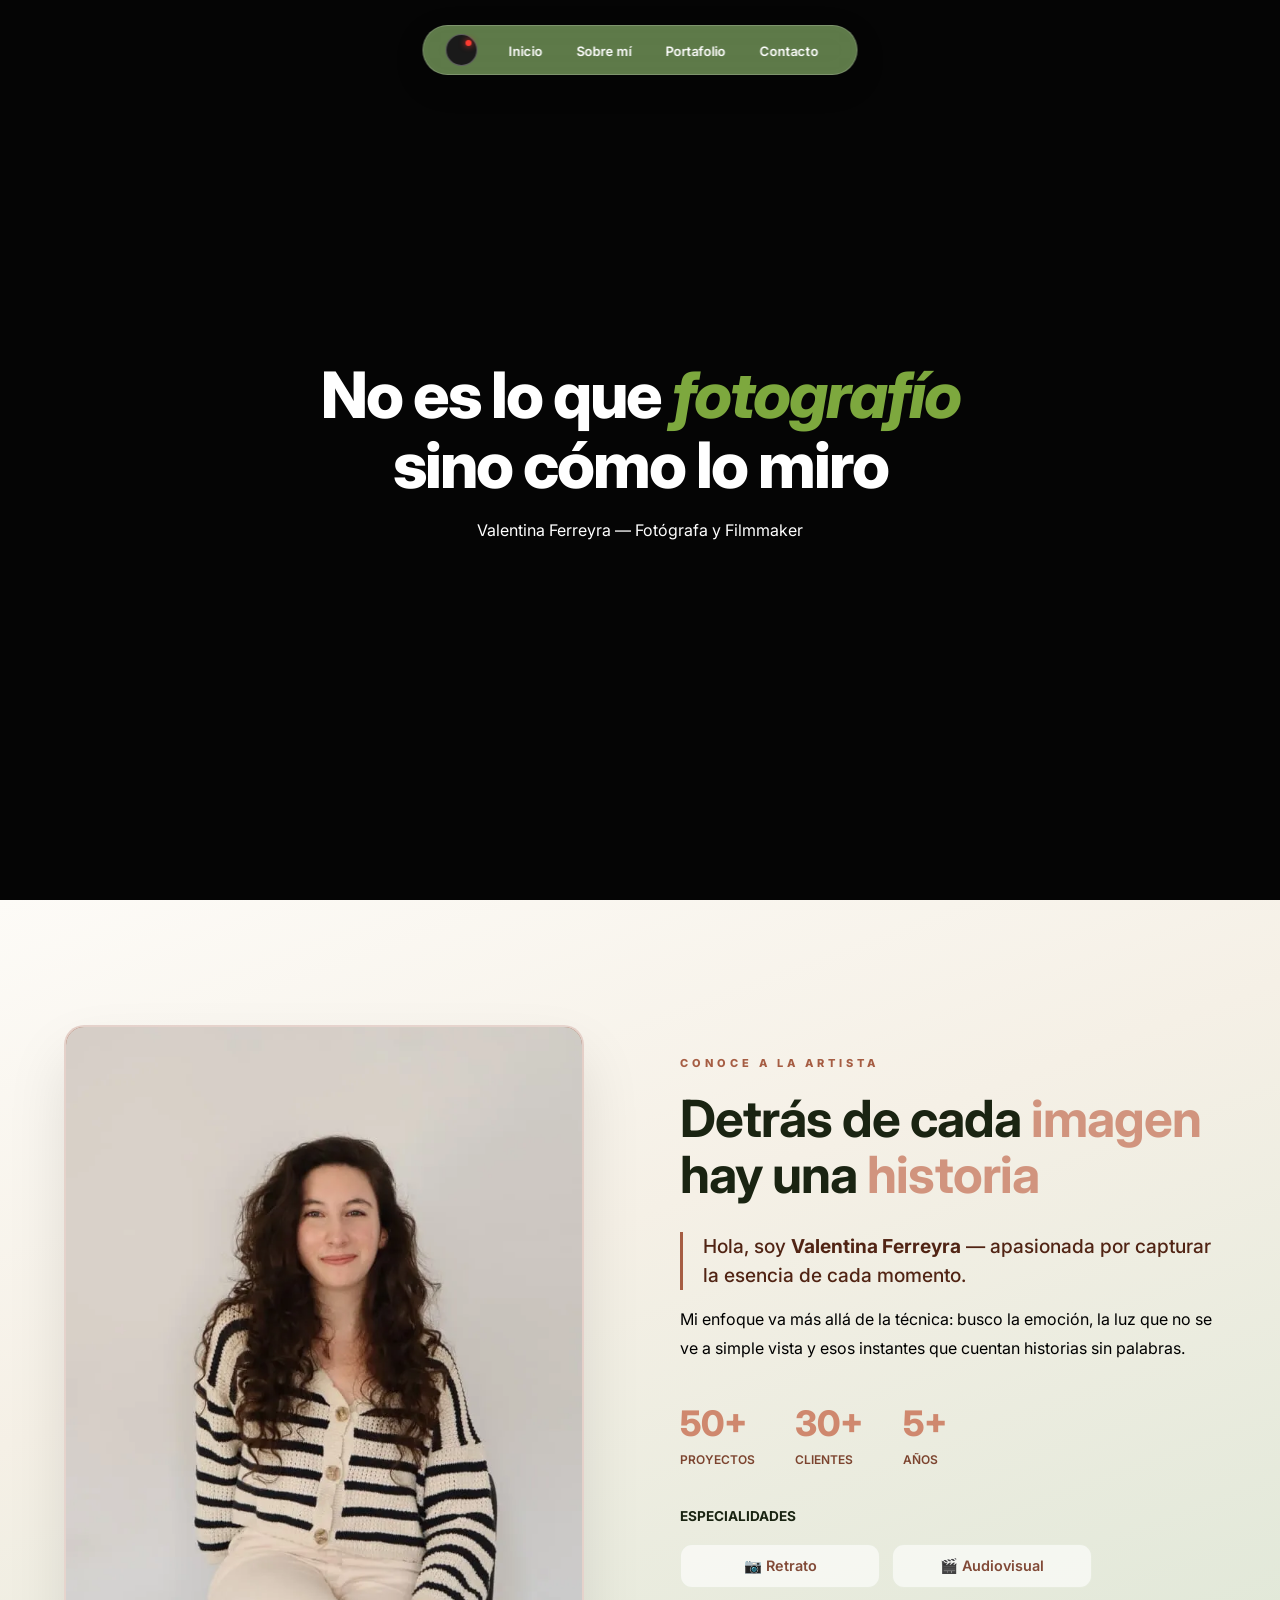
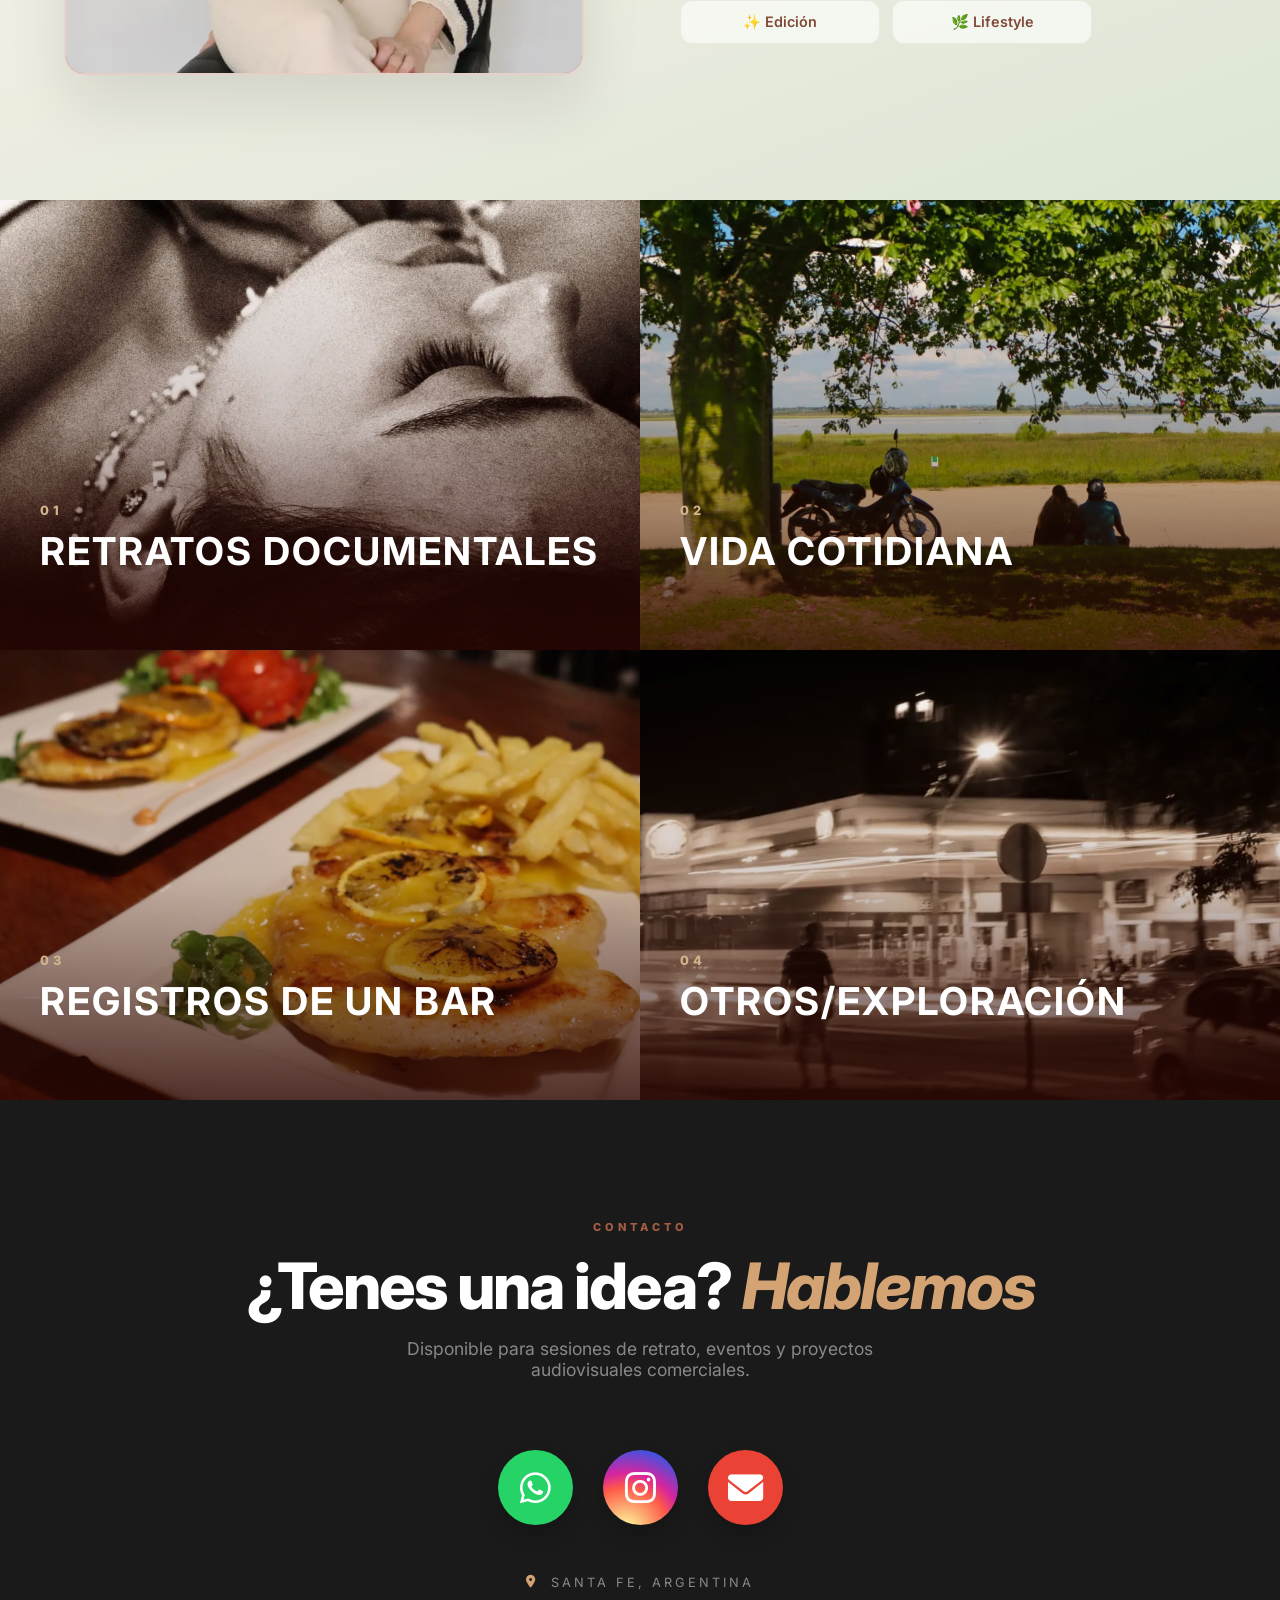
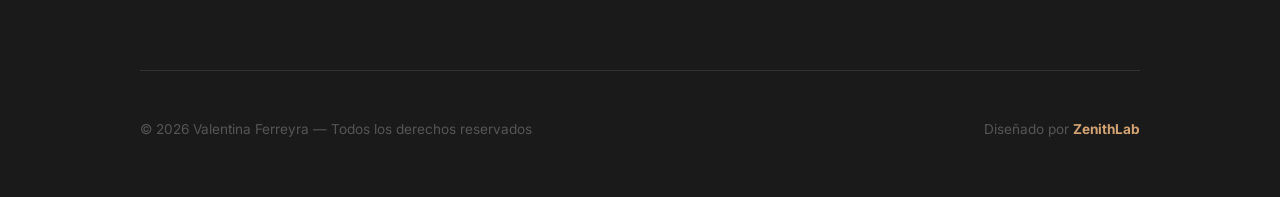
==== commit 8d752405: "Fotos convertidas a .webp" ====
--- a/index.html
+++ b/index.html
@@ -44,7 +44,7 @@
             
             <div class="sobre-mi-imagen">
                 <div class="imagen-wrapper">
-                    <img src="sources/sobre-mi/perfil_image.jpeg" alt="Valentina Ferreyra" class="foto-perfil">
+                    <img src="sources/sobre-mi/perfil_image.webp" alt="Valentina Ferreyra" class="foto-perfil">
                 </div>
             </div>
 
@@ -88,45 +88,45 @@
     <section id="portfolio" class="portfolio-full">
         <div class="portfolio-grid-full">
             <div class="portfolio-item">
-                <img src="sources/galerias/retratos/retratos_documentales.jpeg" alt="Retrato">
+                <img src="sources/galerias/retratos/retratos_documentales.webp" alt="Retrato">
                 <div class="item-overlay">
                     <div class="item-text">
                         <span class="category-tag">01</span>
                         <h3>Retratos Documentales</h3>
-                        <a href="galeria-retratos.html" class="btn-explore">Explorar Galería</a>
+                        <a href="pages/retratos/galerias_retratos.html" class="btn-explore">Explorar Galería</a>
                     </div>
                 </div>
             </div>
     
             <div class="portfolio-item">
-                <img src="sources/galerias/vida-cotidiana/vida_cotidiana.jpeg" alt="Lifestyle">
+                <img src="sources/galerias/vida-cotidiana/vida_cotidiana.webp" alt="Lifestyle">
                 <div class="item-overlay">
                     <div class="item-text">
                         <span class="category-tag">02</span>
                         <h3>Vida Cotidiana</h3>
-                        <a href="galeria-vida.html" class="btn-explore">Explorar Galería</a>
+                        <a href="pages/vida/galeria-vida.html" class="btn-explore">Explorar Galería</a>
                     </div>
                 </div>
             </div>
     
             <div class="portfolio-item">
-                <img src="sources/galerias/bar/registros_bar.jpeg" alt="Audiovisual">
+                <img src="sources/galerias/bar/registros_bar.webp" alt="Audiovisual">
                 <div class="item-overlay">
                     <div class="item-text">
                         <span class="category-tag">03</span>
                         <h3>Registros de un bar</h3>
-                        <a href="galeria-bar.html" class="btn-explore">Explorar Galería</a>
+                        <a href="pages/bar/galeria-bar.html" class="btn-explore">Explorar Galería</a>
                     </div>
                 </div>
             </div>
     
             <div class="portfolio-item">
-                <img src="sources/galerias/otros/exploracion.jpeg" alt="Publicidad">
+                <img src="sources/galerias/otros/exploracion.webp" alt="Publicidad">
                 <div class="item-overlay">
                     <div class="item-text">
                         <span class="category-tag">04</span>
                         <h3>Otros/Exploración</h3>
-                        <a href="galeria-otros.html" class="btn-explore">Explorar Galería</a>
+                        <a href="pages/otros/galeria-otros.html" class="btn-explore">Explorar Galería</a>
                     </div>
                 </div>
             </div>
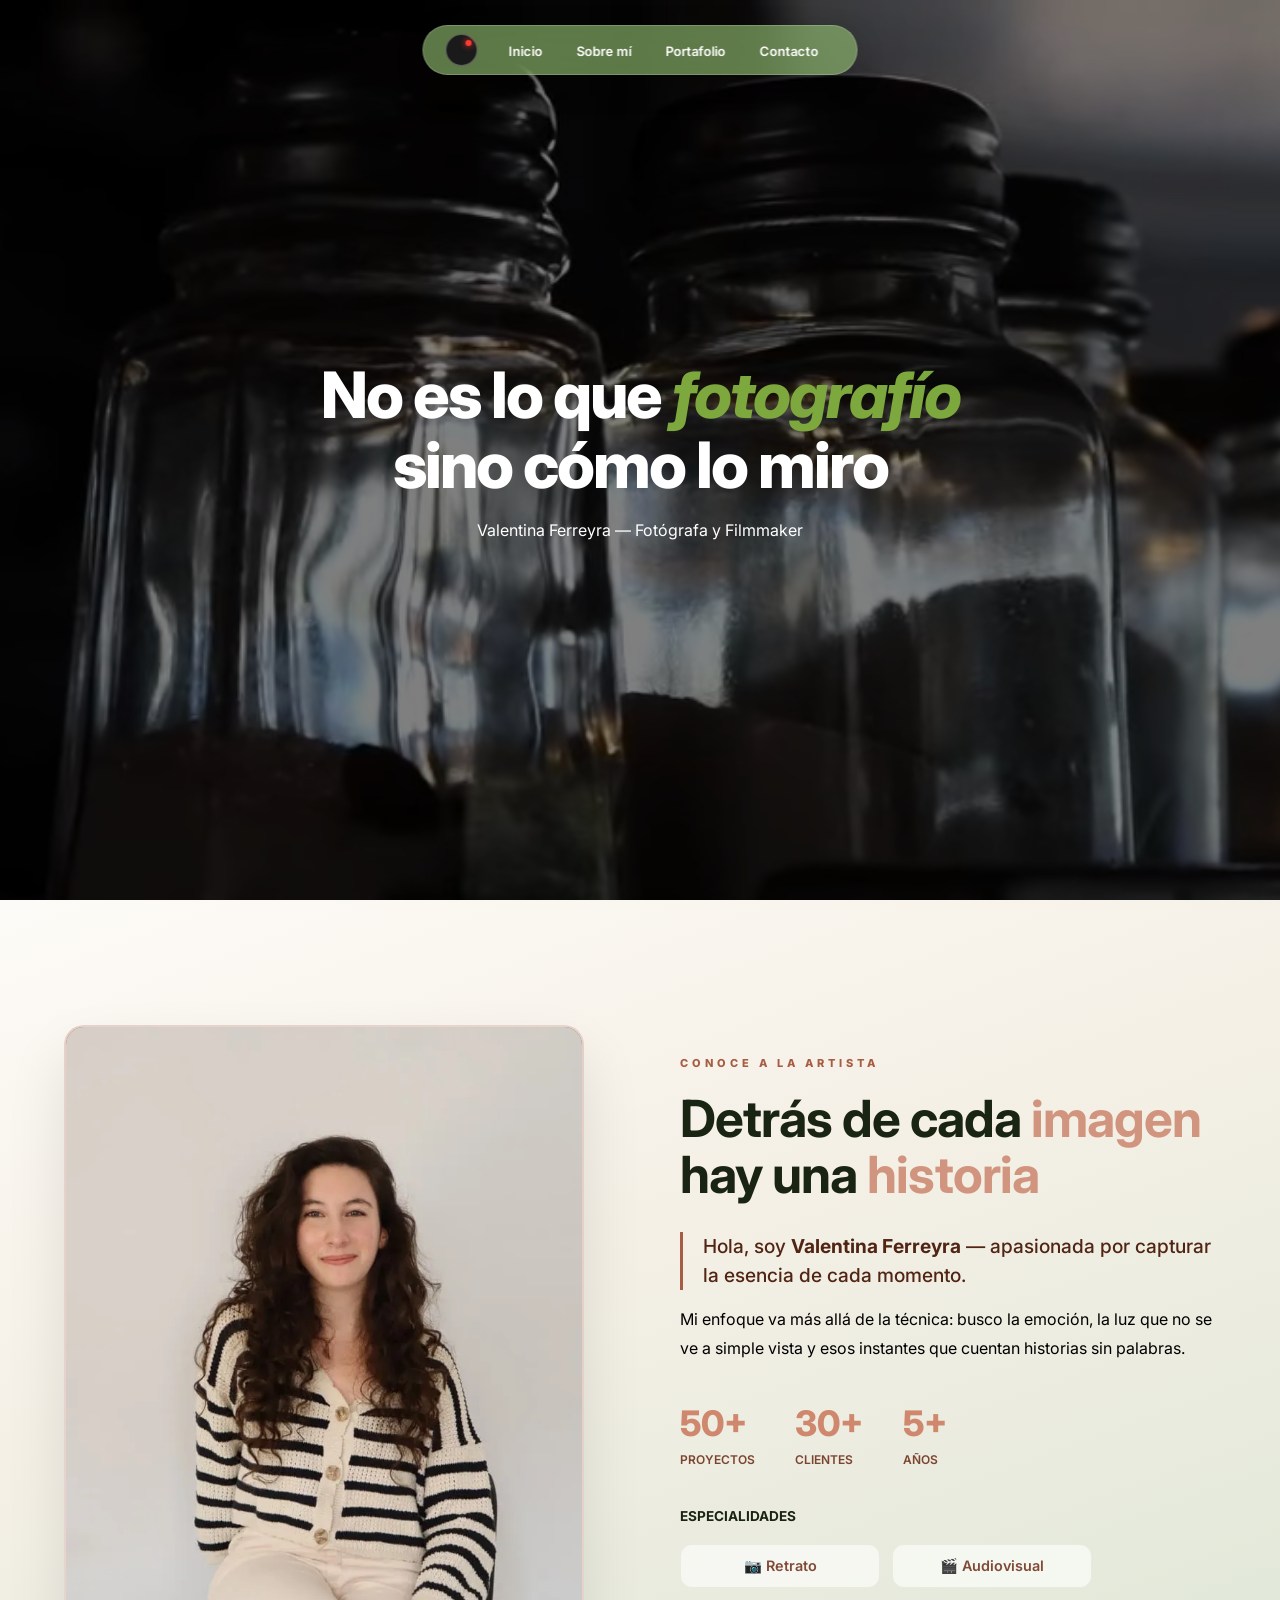
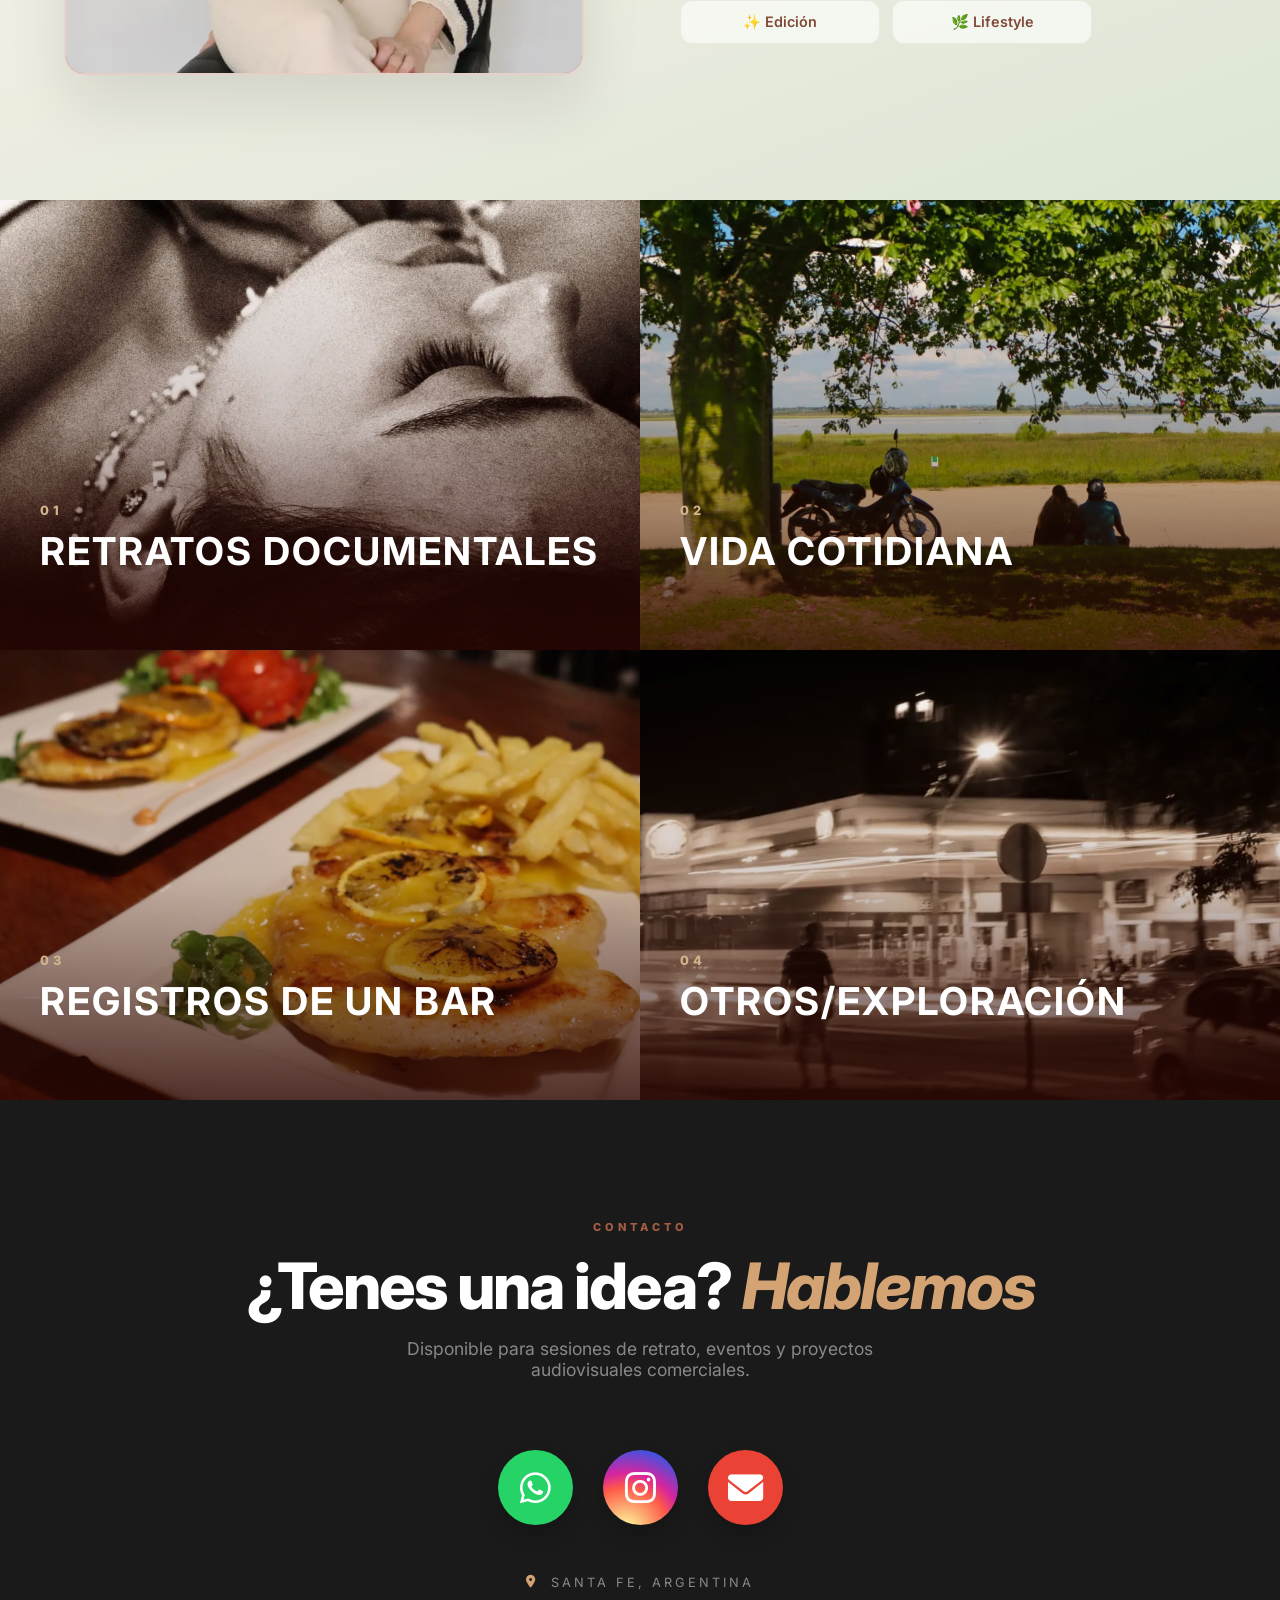
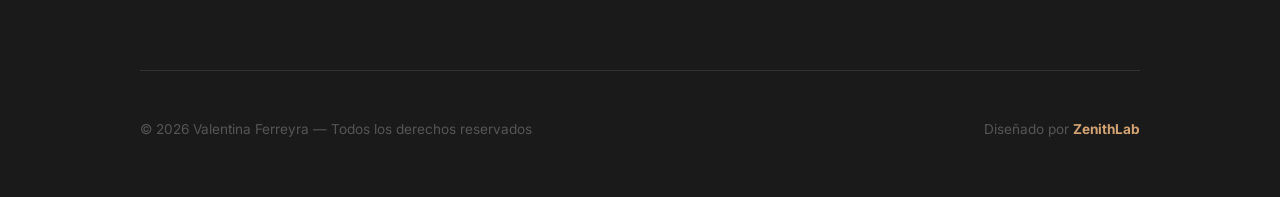
==== commit 23fe1597: "Implementacion del video en .webm" ====
--- a/index.html
+++ b/index.html
@@ -7,6 +7,7 @@
     <link rel="stylesheet" href="css/styles.css">
     <link href="https://fonts.googleapis.com/css2?family=Inter:wght@400;500;600;700;800&display=swap" rel="stylesheet">
     <link rel="stylesheet" href="https://cdnjs.cloudflare.com/ajax/libs/font-awesome/6.0.0/css/all.min.css">
+    <link rel="icon" href="sources/hero/page-icon.webp">
 </head>
 <body>
 
@@ -29,6 +30,7 @@
     <section class="hero-section">
         <div class="video-background">
             <video autoplay muted loop playsinline id="bg-video">
+                <source src="sources/hero/main_video.webm" type="video/webm">
                 <source src="sources/hero/main_video.mp4" type="video/mp4">
             </video>
             <div class="overlay"></div>
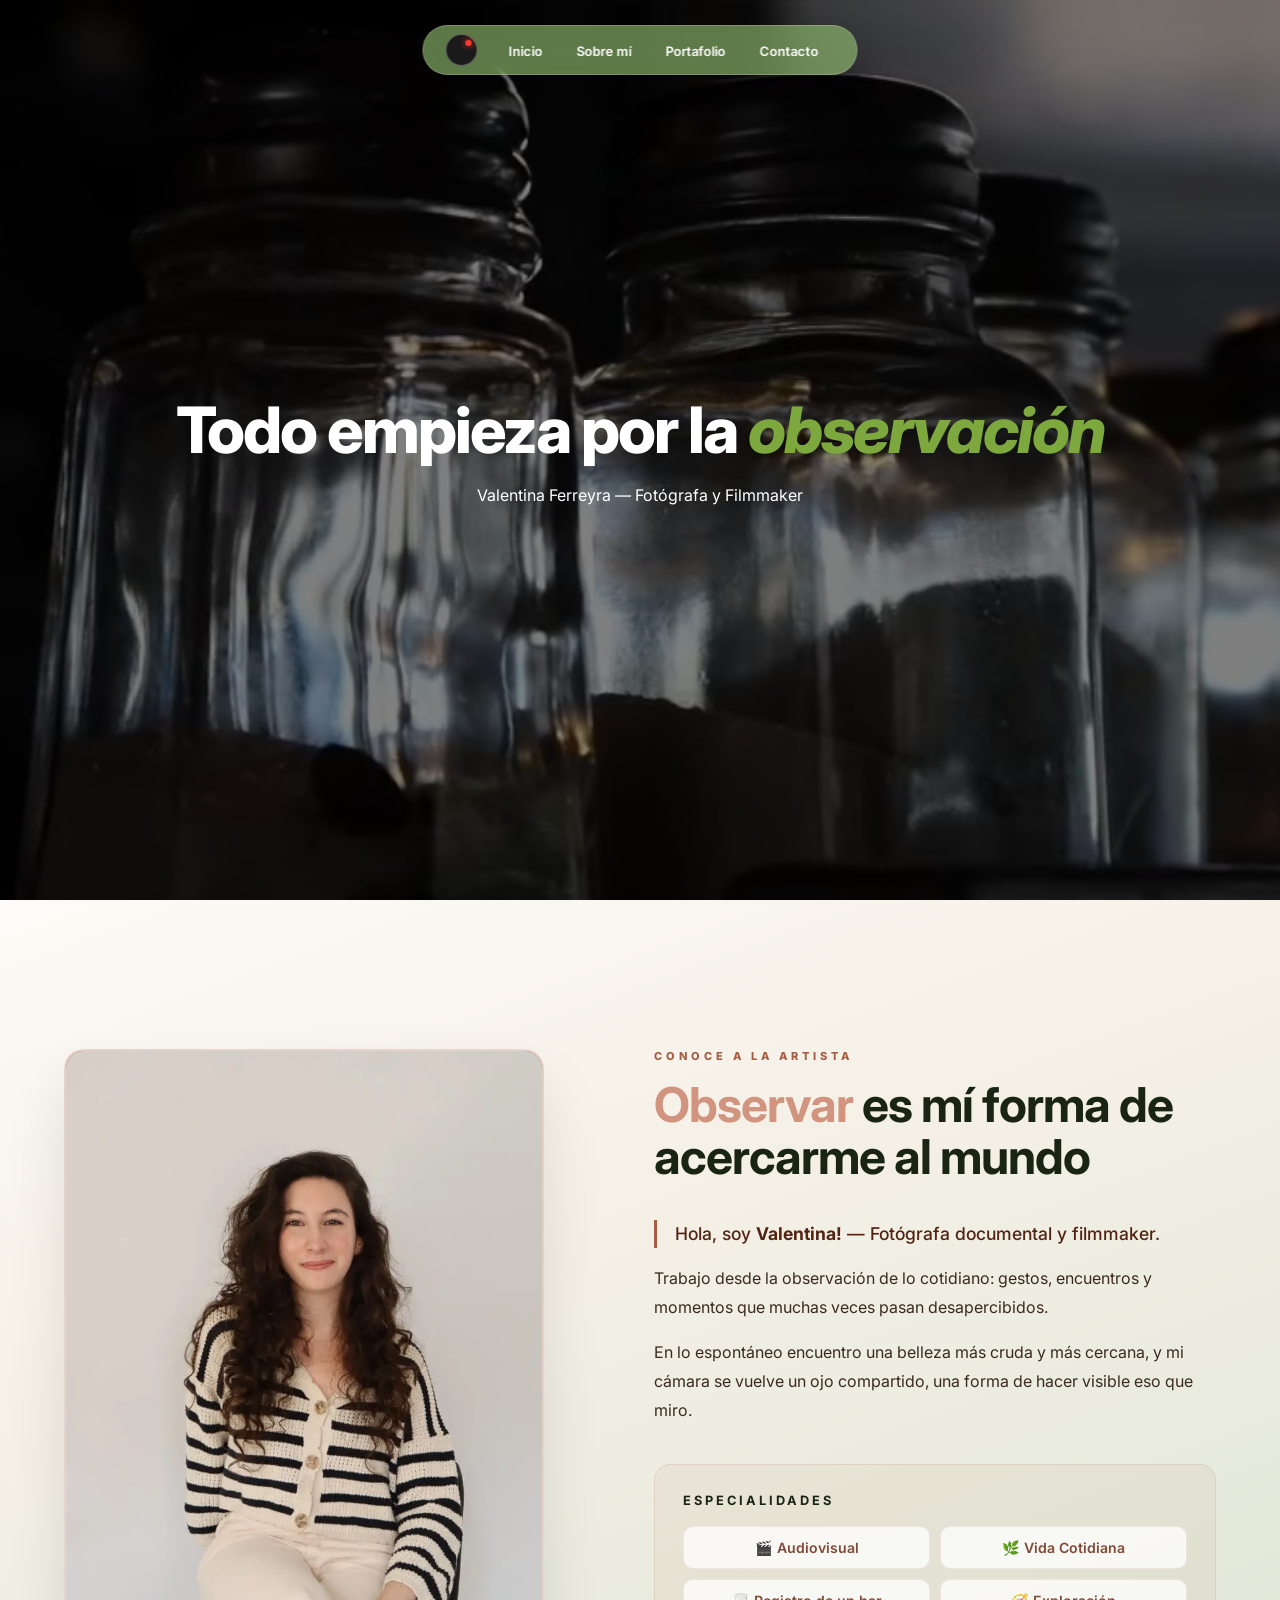
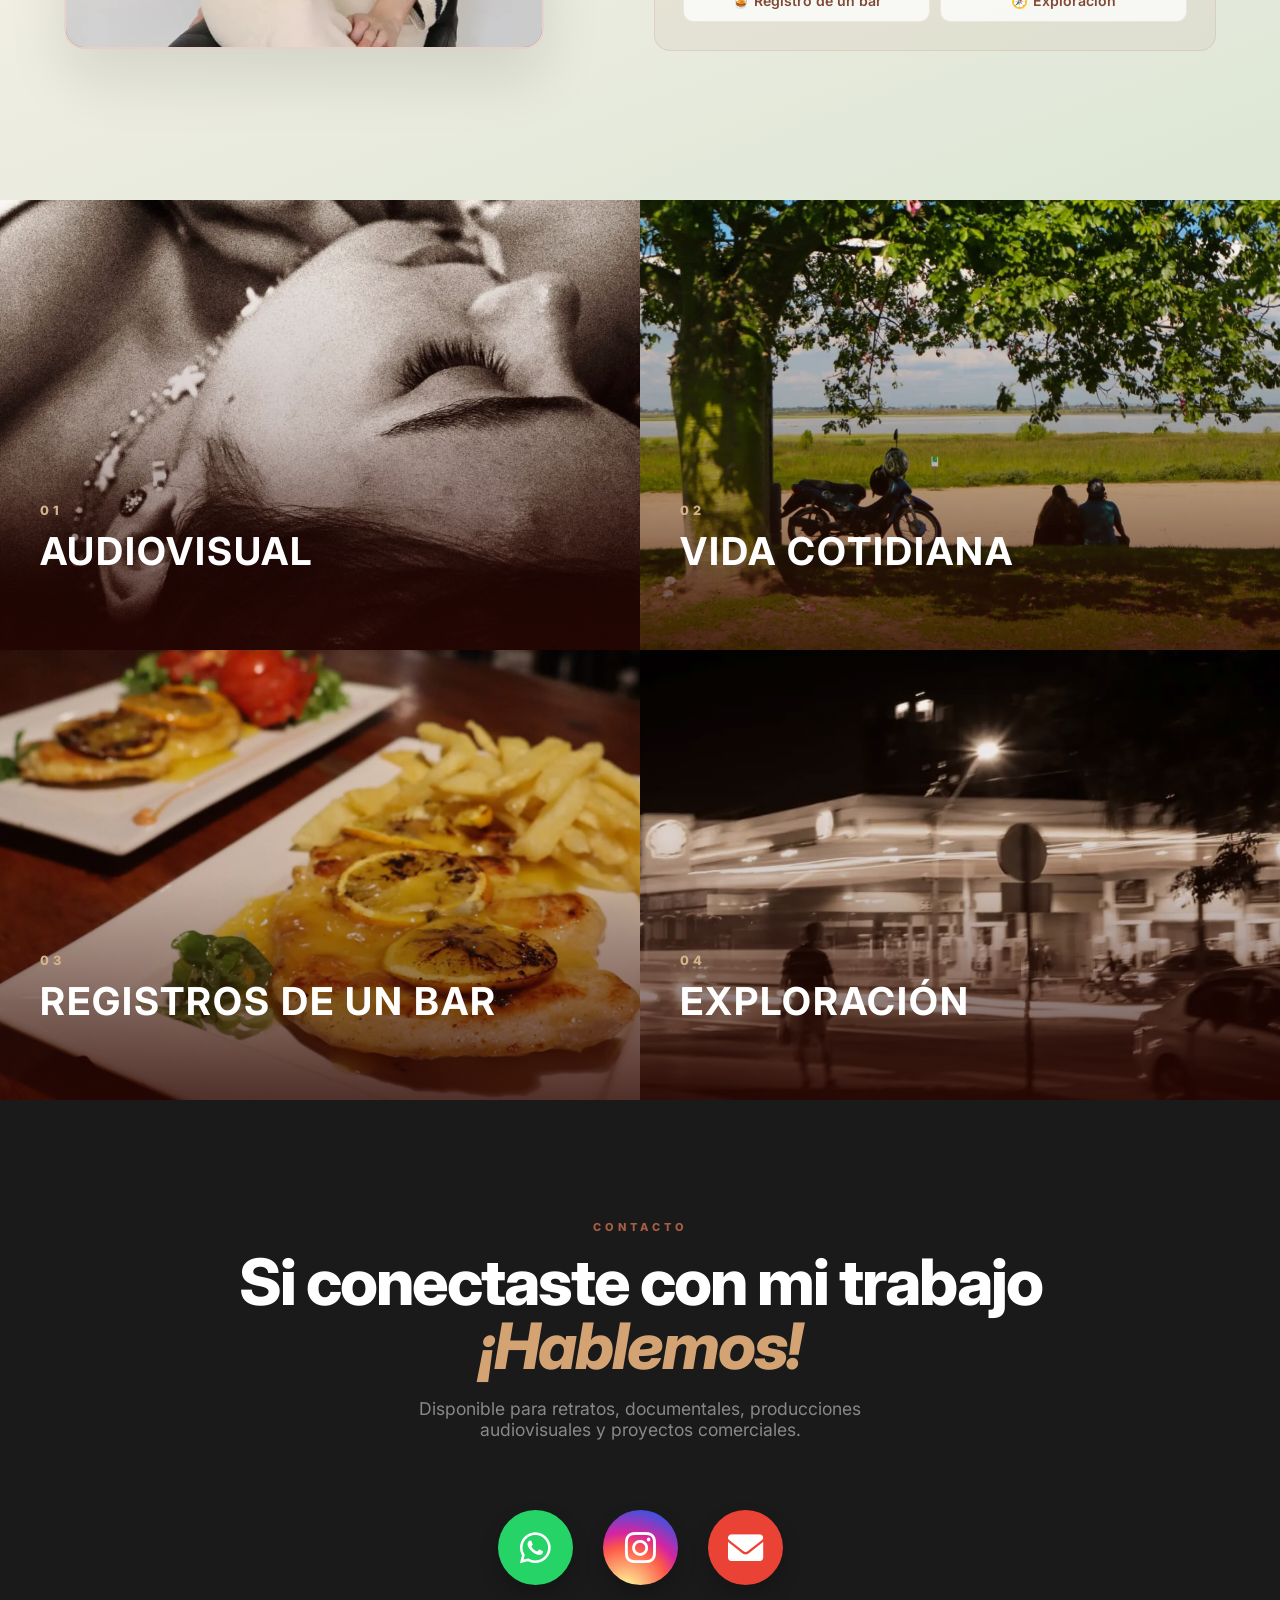
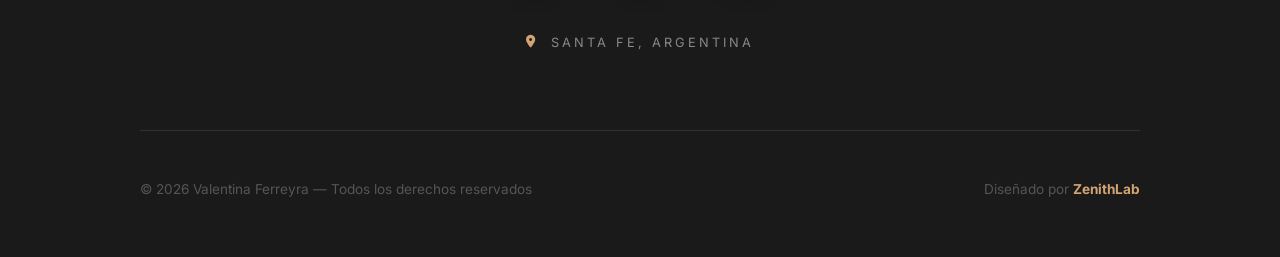
==== commit 06c65ebc: "Cambios en la pagina principal y subpaginas" ====
--- a/index.html
+++ b/index.html
@@ -36,7 +36,7 @@
             <div class="overlay"></div>
         </div>
         <div class="hero-content">
-            <h1>No es lo que <span class="hero-highlight">fotografío</span><br>sino cómo lo miro</h1>
+            <h1>Todo empieza por la <span class="hero-highlight">observación</span></h1>
             <p>Valentina Ferreyra — Fotógrafa y Filmmaker</p>
         </div>
     </section>
@@ -52,35 +52,21 @@
 
             <div class="sobre-mi-contenido">
                 <span class="section-tag">Conoce a la artista</span>
-                <h2>Detrás de cada <span class="highlight">imagen</span> hay una <span class="highlight">historia</span></h2>
+                <h2><span class="highlight">Observar</span> es mí forma de acercarme al mundo</h2>
                 
                 <div class="descripcion">
-                    <p class="intro">Hola, soy <strong>Valentina Ferreyra</strong> — apasionada por capturar la esencia de cada momento.</p>
-                    <p>Mi enfoque va más allá de la técnica: busco la emoción, la luz que no se ve a simple vista y esos instantes que cuentan historias sin palabras.</p>
-                </div>
-
-                <div class="stats">
-                    <div class="stat">
-                        <span class="stat-numero">50+</span>
-                        <span class="stat-label">Proyectos</span>
-                    </div>
-                    <div class="stat">
-                        <span class="stat-numero">30+</span>
-                        <span class="stat-label">Clientes</span>
-                    </div>
-                    <div class="stat">
-                        <span class="stat-numero">5+</span>
-                        <span class="stat-label">Años</span>
-                    </div>
+                    <p class="intro">Hola, soy <strong>Valentina!</strong> — Fotógrafa documental y filmmaker.</p>
+                    <p>Trabajo desde la observación de lo cotidiano: gestos, encuentros y momentos que muchas veces pasan desapercibidos.</p>
+                    <p>En lo espontáneo encuentro una belleza más cruda y más cercana, y mi cámara se vuelve un ojo compartido, una forma de hacer visible eso que miro.</p>
                 </div>
 
                 <div class="especialidades">
                     <h3>Especialidades</h3>
                     <div class="especialidades-grid">
-                        <span class="especialidad">📷 Retrato</span>
                         <span class="especialidad">🎬 Audiovisual</span>
-                        <span class="especialidad">✨ Edición</span>
-                        <span class="especialidad">🌿 Lifestyle</span>
+                        <span class="especialidad">🌿 Vida Cotidiana</span>
+                        <span class="especialidad">🥃 Registro de un bar</span>
+                        <span class="especialidad">🧭 Exploración</span>
                     </div>
                 </div>
             </div>
@@ -94,8 +80,8 @@
                 <div class="item-overlay">
                     <div class="item-text">
                         <span class="category-tag">01</span>
-                        <h3>Retratos Documentales</h3>
-                        <a href="pages/retratos/galerias_retratos.html" class="btn-explore">Explorar Galería</a>
+                        <h3>Audiovisual</h3>
+                        <a href="pages/audiovisual/galerias_audio.html" class="btn-explore">Explorar Galería</a>
                     </div>
                 </div>
             </div>
@@ -127,7 +113,7 @@
                 <div class="item-overlay">
                     <div class="item-text">
                         <span class="category-tag">04</span>
-                        <h3>Otros/Exploración</h3>
+                        <h3>Exploración</h3>
                         <a href="pages/otros/galeria-otros.html" class="btn-explore">Explorar Galería</a>
                     </div>
                 </div>
@@ -138,18 +124,18 @@
         <div class="contact-container">
             <div class="contact-header">
                 <span class="section-tag">Contacto</span>
-                <h2>¿Tenes una idea? <span class="highlight">Hablemos</span></h2>
-                <p>Disponible para sesiones de retrato, eventos y proyectos audiovisuales comerciales.</p>
+                <h2>Si conectaste con mi trabajo <span class="highlight">¡Hablemos!</span></h2>
+                <p>Disponible para retratos, documentales, producciones audiovisuales y proyectos comerciales.</p>
             </div>
     
             <div class="contact-buttons">
-                <a href="https://wa.me/tunumero" target="_blank" class="contact-button-circle whatsapp">
+                <a href="https://wa.me/543425787909" target="_blank" class="contact-button-circle whatsapp">
                     <i class="fa-brands fa-whatsapp"></i>
                 </a>
-                <a href="https://instagram.com/tuusuario" target="_blank" class="contact-button-circle instagram">
+                <a href="https://instagram.com/valentinaferreyra.ph" target="_blank" class="contact-button-circle instagram">
                     <i class="fa-brands fa-instagram"></i>
                 </a>
-                <a href="mailto:hola@valentina.com" class="contact-button-circle email">
+                <a href="mailto:ferreyrava06@gmail.com" class="contact-button-circle email">
                     <i class="fa-solid fa-envelope"></i>
                 </a>
             </div>
--- a/css/styles.css
+++ b/css/styles.css
@@ -166,12 +166,12 @@
     color: #7DA83E; 
     font-style: italic;/* Verde clarito para el texto del Hero */
 }
-
 /* ========================
-   SOBRE MÍ (AJUSTE DE COLUMNAS)
+   SOBRE MÍ — RESTRUCTURADO
    ======================== */
-.sobre-mi {
-    padding: 80px 5%;
+
+   .sobre-mi {
+    padding: 100px 5%;
     background: linear-gradient(160deg, #fdfbf7 0%, #f5f0e6 40%, #dce6d5 100%);
     min-height: 100vh;
     display: flex;
@@ -181,52 +181,53 @@
 
 .sobre-mi-container {
     width: 100%;
-    max-width: 1200px; /* Aumentamos un poco para dar más aire */
-    margin: 0; 
+    max-width: 1200px;
+    margin: 0 auto;
     display: grid;
-    /* Ajustamos el ratio: 1fr para la imagen (más espacio) y 1.2fr para el texto */
-    grid-template-columns: 1fr 1fr; 
-    gap: 40px;
-    align-items: center;
-}
-
+    grid-template-columns: 1fr 1.1fr;
+    gap: 80px;
+    align-items: start; /* alineado arriba para que respiren mejor */
+}
+
+/* ── IMAGEN ── */
 .sobre-mi-imagen {
     width: 100%;
     display: flex;
-    justify-content: flex-start; 
+    justify-content: flex-start;
+    position: sticky;
+    top: 120px; /* se queda fija mientras scrolleas el texto */
 }
 
 .imagen-wrapper {
     width: 100%;
-    max-width: 520px; 
-    aspect-ratio: 4 / 5; /* Esto mantiene la forma de la caja */
-    background: linear-gradient(145deg, #A65D43, #ac705a); /* El fondo que querías */
+    max-width: 480px;
+    aspect-ratio: 4 / 5;
+    background: linear-gradient(145deg, #A65D43, #ac705a);
     border-radius: 20px;
     box-shadow: 0 30px 60px rgba(0,0,0,0.1);
     border: 2px solid rgba(255,255,255,0.7);
-    position: relative;
-    overflow: hidden; /* CRUCIAL: Esto recorta la foto con la forma de la caja */
+    overflow: hidden;
 }
 
 .foto-perfil {
     width: 100%;
     height: 100%;
-    object-fit: cover; /* Hace que la imagen llene la caja sin deformarse */
+    object-fit: cover;
     object-position: center;
     display: block;
     transition: transform 0.6s cubic-bezier(0.165, 0.84, 0.44, 1);
 }
 
-/* Efecto Hover estilo ZenithLab */
 .imagen-wrapper:hover .foto-perfil {
-    transform: scale(1.05); /* Zoom sutil al pasar el mouse */
-}
-/* CONTENIDO TEXTO */
+    transform: scale(1.05);
+}
+
+/* ── CONTENIDO TEXTO ── */
 .sobre-mi-contenido {
     color: #A65D43;
-    padding-left: 20px;
-    /* REQUISITO: Que el texto no ocupe tanto ancho */
-    max-width: 600px; 
+    display: flex;
+    flex-direction: column;
+    gap: 0; /* controlamos el espaciado con margin en cada bloque */
 }
 
 .section-tag {
@@ -235,104 +236,140 @@
     letter-spacing: 4px;
     color: #A65D43;
     font-weight: 800;
-    margin-bottom: 20px;
     display: block;
+    margin-bottom: 16px;
 }
 
 .sobre-mi-contenido h2 {
-    font-size: clamp(2.2rem, 4vw, 3.2rem);
+    font-size: clamp(2rem, 4vw, 3rem);
     line-height: 1.1;
     color: #1a2412;
-    margin-bottom: 30px;
     letter-spacing: -1px;
+    margin-bottom: 36px; /* espacio generoso entre título y descripción */
 }
 
 .sobre-mi-contenido h2 .highlight {
     color: #d1947e;
 }
 
+/* ── DESCRIPCIÓN ── */
+.descripcion {
+    margin-bottom: 40px; /* respiro claro antes de especialidades */
+    display: flex;
+    flex-direction: column;
+    gap: 16px;
+}
+
 .descripcion .intro {
-    font-size: 1.2rem;
+    font-size: 1.1rem;
     font-weight: 500;
     color: #512414;
-    margin-bottom: 15px;
-    line-height: 1.5;
+    line-height: 1.6;
     border-left: 3px solid #A65D43;
-    padding-left: 20px;
+    padding-left: 18px;
+    margin: 0;
 }
 
 .descripcion p {
     font-size: 1rem;
-    color: black;
+    color: #3a2a20;
     line-height: 1.8;
-}
-
-.stats {
-    display: flex;
-    gap: 40px;
-    margin: 40px 0;
-}
-
-.stat-numero {
-    display: block;
-    font-size: 2.2rem;
-    font-weight: 800;
-    color: #cf886e;
-    margin-bottom: 4px;
-}
-
-.stat-label {
-    font-size: 0.75rem;
+    margin: 0;
+}
+
+/* ── SEPARADOR VISUAL ── */
+.sobre-mi-divider {
+    width: 48px;
+    height: 2px;
+    background: #A65D43;
+    opacity: 0.35;
+    margin-bottom: 36px;
+}
+
+/* ── ESPECIALIDADES ── */
+.especialidades {
+    /* bloque propio con padding interno para separarlo visualmente */
+    background: rgba(166, 93, 67, 0.06);
+    border-radius: 16px;
+    padding: 28px;
+    border: 1px solid rgba(166, 93, 67, 0.12);
+}
+
+.especialidades h3 {
+    font-size: 0.8rem;
     text-transform: uppercase;
-    color: #7c442f;
-    font-weight: 600;
-}
-
-/* ESPECIALIDADES (GRID 2x2 PROFESIONAL) */
-.especialidades h3 {
-    font-size: 0.85rem;
-    text-transform: uppercase;
+    letter-spacing: 3px;
     color: #1a2412;
-    margin-bottom: 20px;
+    margin-bottom: 18px;
     font-weight: 700;
 }
 
 .especialidades-grid {
     display: grid;
-    grid-template-columns: repeat(2, 200px); 
-    gap: 12px;
+    grid-template-columns: repeat(2, 1fr);
+    gap: 10px;
 }
 
 .especialidad {
-    background: rgba(255, 255, 255, 0.6);
-    padding: 12px 18px;
-    border-radius: 12px; /* Un poco más cuadrado/moderno */
-    font-size: 0.9rem;
+    background: rgba(255, 255, 255, 0.75);
+    padding: 12px 16px;
+    border-radius: 10px;
+    font-size: 0.88rem;
     color: #814a37;
     font-weight: 600;
-    border: 1px solid rgba(107, 140, 66, 0.1);
-    transition: 0.3s;
+    border: 1px solid rgba(166, 93, 67, 0.12);
+    transition: all 0.25s ease;
     display: flex;
     align-items: center;
     justify-content: center;
+    gap: 8px;
 }
 
 .especialidad:hover {
-    background: #d27655;
+    background: #A65D43;
     color: white;
-}
-
-/* RESPONSIVE */
-@media (max-width: 900px) {
+    border-color: #A65D43;
+    transform: translateY(-2px);
+}
+
+/* ── RESPONSIVE ── */
+@media (max-width: 1100px) {
+    .sobre-mi {
+        padding: 60px 20px;
+    }
     .sobre-mi-container {
         grid-template-columns: 1fr;
+        gap: 50px;
         text-align: center;
     }
-    .sobre-mi-imagen { justify-content: center; }
-    .descripcion .intro { border-left: none; padding-left: 0; }
-    .stats { justify-content: center; }
-    .especialidades-grid { 
+    .sobre-mi-imagen {
+        position: static;
+        justify-content: center;
+    }
+    .imagen-wrapper {
+        max-width: 360px;
+    }
+    .sobre-mi-contenido {
+        padding-left: 0;
+        max-width: 100%;
+    }
+    .descripcion .intro {
+        border-left: none;
+        padding-left: 0;
+    }
+    .sobre-mi-divider {
+        margin: 0 auto 36px;
+    }
+    .especialidades-grid {
+        grid-template-columns: repeat(2, 1fr);
+        max-width: 380px;
         margin: 0 auto;
+    }
+}
+
+@media (max-width: 480px) {
+    .especialidades-grid {
+        grid-template-columns: 1fr;
     }
 }
 
